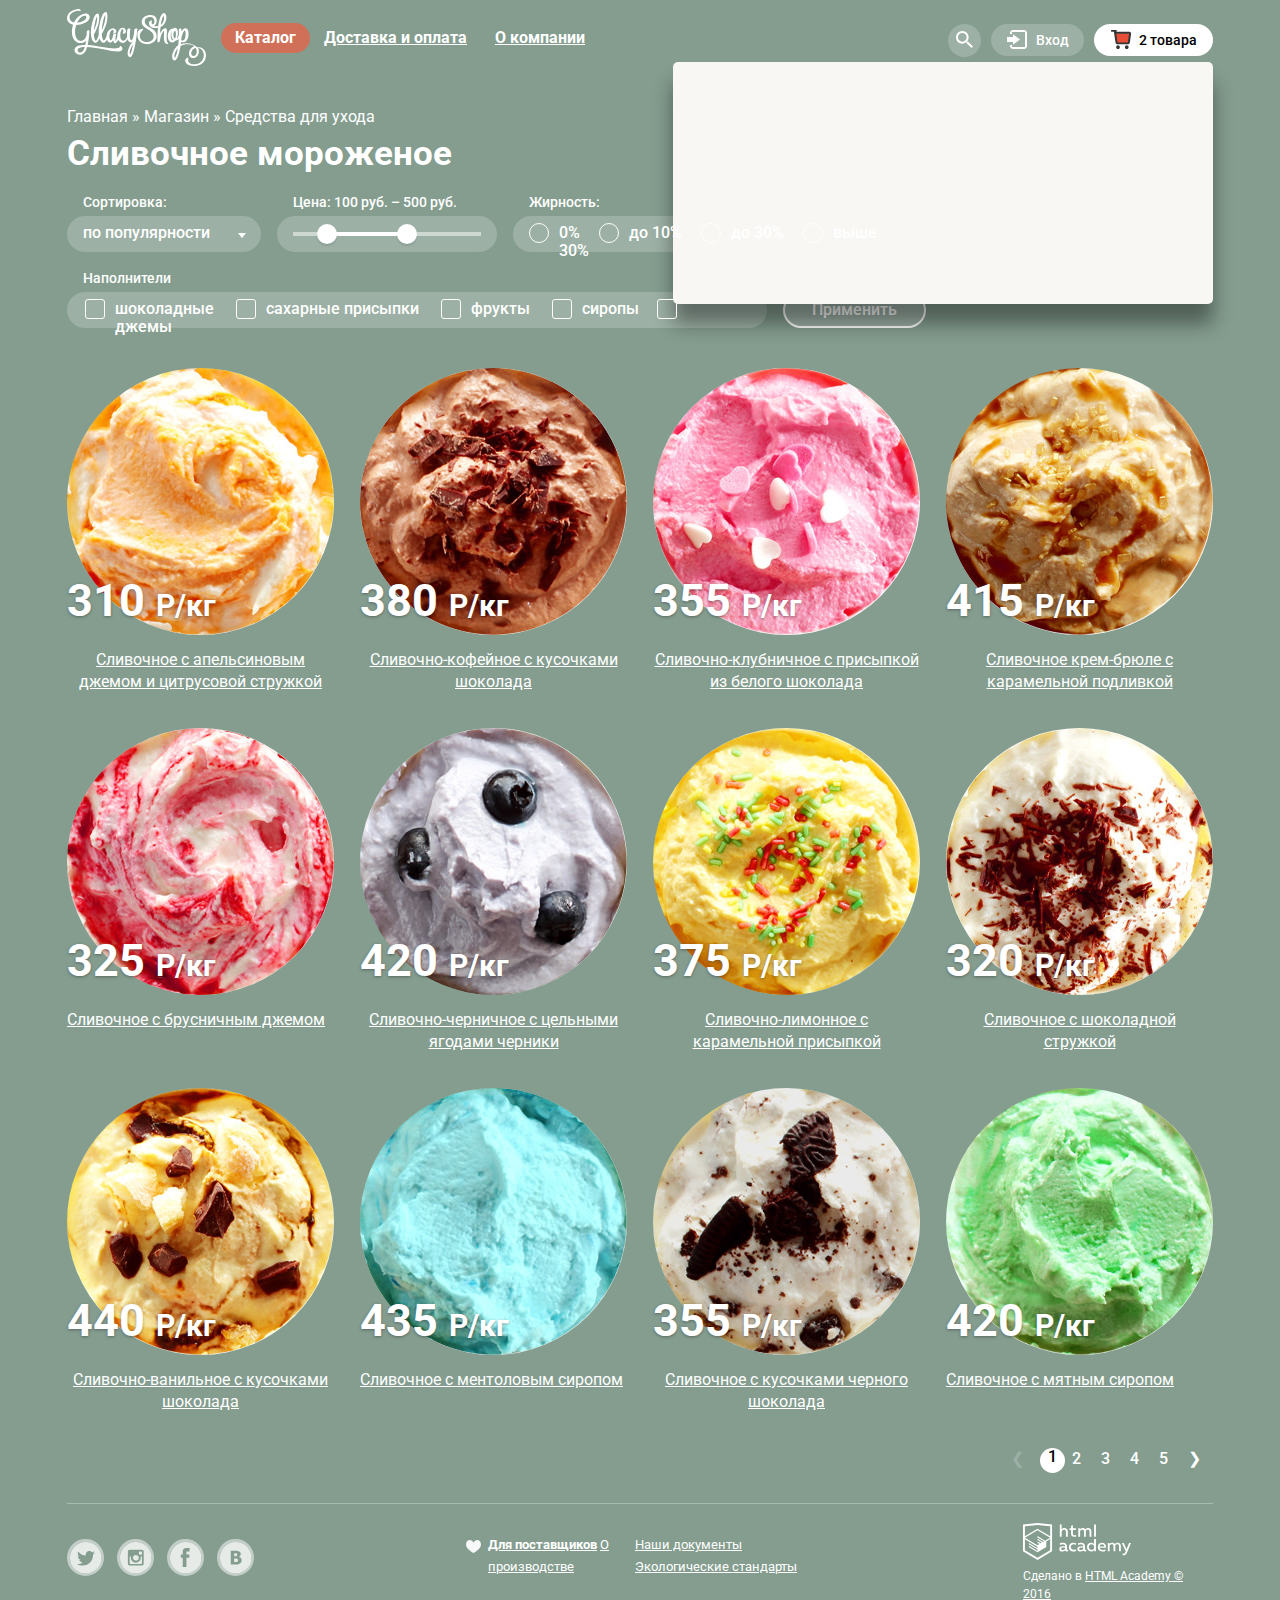
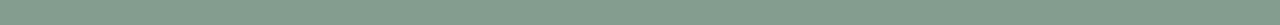
==== catalog.html @ 43f3e2f1 "Добавила hover" ====
<!DOCTYPE html>
<html lang="ru">
    <head>
        <meta charset="utf-8">
        <title>HTML Academy: Глейси</title>
        <link rel="stylesheet" href="css/style.css">
        <link href='https://fonts.googleapis.com/css?family=Roboto:400,700,900,500&subset=cyrillic,latin' rel='stylesheet' type='text/css'>
        <link rel="stylesheet" href="css/normalize.css">
    </head>
    <body class="inner-page">
        <header class="main-header">
            <div class="container clearfix header">
                <div class="page-header_upper clearfix">
                    <div class="logo">
                        <a href="index.html"><img src="img/logo.svg" width="149" height="62" alt="Gllacy"></a>
                    </div>
                    <nav class="main-navigation">
                        <ul>
                            <li class="active">
                                <a>Каталог</a>
                            </li>
                            <li>
                                <a href="#">Доставка и оплата</a>
                            </li>
                            <li>
                                <a href="#">О компании</a>
                            </li>
                        </ul>
                    </nav>
                    <div class="user-blok">
                        <a class="search" href="#">
                            <div>
                              <form class="search-form">
                                  <input class="search-user" type="text" name="search" placeholder="Что ищем?">
                              </form>
                            </div>
                        </a>
                        <a class="login" href="#">Вход</a>
                        <a class="basket basket-full" href="#"><span class="quantity">2 товара</span>
                            <div class="user-basket">
                                <div class="product-basket">
                                    <div class="">
                                    </div>
                                </div>
                            </div>
                        </a>
                    </div>
                </div>
                <div class="page-header_lower">
                    <div class="breadcrumbs pull-left">
                        <ul>
                            <li>
                                <a href="#">Главная »</a>
                            </li>
                            <li>
                                <a href="#">Магазин »</a>
                            </li>
                            <li>
                                <span>Средства для ухода</span>
                            </li>
                        </ul>
                    </div>
                    <section class="header-contact">
                        <span class="time">С 10 до 20, ежедневно</span>
                        <span class="phone-number">8 812 450-25-25</span>
                    </section>
                </div>
            </div>
        </header>
        <main class="container clearfix">
            <div>
                <h1 class="inner-titel">Сливочное мороженое</h1>
            </div>
            <div>
                <form class="filter-form" action="https://echo.htmlacademy.ru" method="get">
                    <div class="filter-sorting">
                        <div class="filter-title">Сортировка:</div>
                        <div class="sorting-selected">по популярности
                            <a class="angle-down"href="#"></a>
                            <ul class="sub-menu">
                                <li><a href="#1">по популярности</a></li>
                                <li><a href="#2">сначала недорогие</a></li>
                                <li><a href="#3">сначала дорогие</a></li>
                                <li><a href="#4">по жирности</a></li>
                            </ul>
                        </div>
                    </div>
                    <div class="filter-price">
                        <div class="filter-title">Цена: 100 руб. – 500 руб.</div>
                        <div class="price-controls">
                            <div class="scale">
                                <div class="bar"></div>
                            </div>
                            <div class="price-toggle price-toggle-min"></div>
                            <div class="price-toggle price-toggle-max"></div>
                        </div>
                    </div>
                    <div class="filter-fat">
                        <div class="filter-title">Жирность:</div>
                        <div class="fat-controls">
                            <label class="control-radio">
                                <input id="radio" name="radio" type="radio">
                                <span class="control-indicator"></span>
                                0%
                            </label>
                            <label class="control-radio">
                                <input id="radio" name="radio" type="radio">
                                <span class="control-indicator"></span>
                                до 10%
                            </label>
                            <label class="control-radio">
                                <input id="radio" name="radio" type="radio">
                                <span class="control-indicator"></span>
                                до 30%
                            </label>
                            <label class="control-radio">
                                <input id="radio" name="radio" type="radio">
                                <span class="control-indicator"></span>
                                выше 30%
                            </label>
                        </div>
                    </div>
                    <div class="filter-fillers">
                        <div class="filter-title">Наполнители</div>
                        <div class="fillers-controls">
                            <label class="control-checkbox">
                                <input type="checkbox">
                                <span class="control-indicator"></span>
                                шоколадные
                            </label>
                            <label class="control-checkbox">
                                <input type="checkbox">
                                <span class="control-indicator"></span>
                                сахарные присыпки
                            </label>
                            <label class="control-checkbox">
                                <input type="checkbox">
                                <span class="control-indicator"></span>
                                фрукты
                            </label>
                            <label class="control-checkbox">
                                <input type="checkbox">
                                <span class="control-indicator"></span>
                                сиропы
                            </label>
                            <label class="control-checkbox">
                                <input type="checkbox">
                                <span class="control-indicator"></span>
                                джемы
                            </label>
                        </div>
                    </div>
                    <button class="btn-form" type="submit">Применить</button>
                </form>
            </div>
            <article class="catalog-product">
                <div class="product-item">
                    <div class="product-hover">
                        <div class="product-inner">
                            <div class="preview">
                                <img src="img/icecream_orange.jpg" width="267" height="267" alt="Сливочное">
                            </div>
                            <div class="price-title">
                                <span class="price">310 </span><span class="ruble">P/кг</span>
                                <p class="product-title">
                                    <a class="product-title">Сливочное с апельсиновым джемом и цитрусовой стружкой</a>
                                </p>
                            </div>
                            <div class="btn-preview">
                              <a href="#" class="btn">Быстрый просмотр</a>
                            </div>
                        </div>
                    </div>
                    <div class="preview">
                        <img src="img/icecream_orange.jpg" width="267" height="267" alt="Сливочное">
                    </div>
                    <div class="price-title">
                        <span class="price">310 </span><span class="ruble">P/кг</span>
                        <p class="product-title">
                            <a class="product-title">Сливочное с апельсиновым джемом и цитрусовой стружкой</a>
                        </p>
                    </div>
                </div>
                <div class="product-item">
                    <div class="preview">
                        <img src="img/icecream_coffee.jpg" width="267" height="267" alt="Сливочно-кофейное">
                    </div>
                    <div class="price-title">
                        <span class="price">380 </span><span class="ruble">P/кг</span>
                        <p class="product-title">
                            <a class="product-title">Сливочно-кофейное с кусочками шоколада</a>
                        </p>
                    </div>
                </div>
                <div class="product-item">
                    <div class="preview">
                        <img src="img/icecream_strawberry.jpg" width="267" height="267" alt="Сливочно-клубничное">
                    </div>
                        <div class="price-title">
                        <span class="price">355 </span><span class="ruble">P/кг</span>
                        <p class="product-title">
                            <a class="product-title">Сливочно-клубничное с присыпкой из белого шоколада</a>
                        </p>
                    </div>
                </div>
                <div class="product-item">
                    <div class="preview">
                        <img src="img/icecream_caramel.jpg" width="267" height="267" alt="Сливочное крем-брюле">
                    </div>
                    <div class="price-title">
                        <span class="price">415 </span><span class="ruble">P/кг</span>
                        <p class="product-title">
                            <a class="product-title">Сливочное крем-брюле с карамельной подливкой</a>
                        </p>
                    </div>
                </div>
                <div class="product-item">
                    <div class="preview">
                        <img src="img/icecream_cowberry.jpg" width="267" height="267" alt="Сливочное с брусничным джемом">
                    </div>
                    <div class="price-title">
                        <span class="price">325 </span><span class="ruble">P/кг</span>
                        <p class="product-title">
                            <a class="product-title">Сливочное с брусничным джемом</a>
                        </p>
                    </div>
                </div>
                <div class="product-item">
                    <div class="preview">
                        <img src="img/icecream_bilberry.jpg" width="267" height="267" alt="Сливочно-черничное">
                    </div>
                    <div class="price-title">
                        <span class="price">420 </span><span class="ruble">P/кг</span>
                        <p class="product-title">
                            <a class="product-title">Сливочно-черничное с цельными ягодами черники </a>
                        </p>
                    </div>
                </div>
                <div class="product-item">
                    <div class="preview">
                        <img src="img/icecream_lemon.jpg" width="267" height="267" alt="Сливочно-лимонное">
                    </div>
                    <div class="price-title">
                        <span class="price">375 </span><span class="ruble">P/кг</span>
                        <p class="product-title">
                            <a class="product-title">Сливочно-лимонное с карамельной присыпкой</a>
                        </p>
                    </div>
                </div>
                <div class="product-item">
                    <div class="preview">
                        <img src="img/icecream_chocolate.jpg" width="267" height="267" alt="Сливочное с шоколадной стружкой">
                    </div>
                    <div class="price-title">
                        <span class="price">320 </span><span class="ruble">P/кг</span>
                        <p class="product-title">
                            <a class="product-title">Сливочное с шоколадной стружкой</a>
                        </p>
                    </div>
                </div>
                <div class="product-item">
                    <div class="preview">
                        <img src="img/icecream_vanilla.jpg" width="267" height="267" alt="Сливочно-ванильное">
                    </div>
                    <div class="price-title">
                        <span class="price">440 </span><span class="ruble">P/кг</span>
                        <p class="product-title">
                            <a class="product-title">Сливочно-ванильное с кусочками шоколада</a>
                        </p>
                    </div>
                </div>
                <div class="product-item">
                    <div class="preview">
                        <img src="img/icecream_menthol.jpg" width="267" height="267" alt="Сливочное с ментолом">
                    </div>
                    <div class="price-title">
                        <span class="price">435 </span><span class="ruble">P/кг</span>
                        <p class="product-title">
                            <a class="product-title">Сливочноe с ментоловым сиропом</a>
                        </p>
                    </div>
                </div>
                <div class="product-item">
                    <div class="preview">
                        <img src="img/icecream_black_chocolate.jpg" width="267" height="267" alt="Сливочно с кусочками черного шоколада">
                    </div>
                    <div class="price-title">
                        <span class="price">355 </span><span class="ruble">P/кг</span>
                        <p class="product-title">
                            <a class="product-title">Сливочное с кусочками черного шоколада</a>
                        </p>
                    </div>
                </div>
                <div class="product-item">
                    <div class="preview">
                        <img src="img/icecream_mint.jpg" width="267" height="267" alt="Сливочное с мятным сиропом">
                    </div>
                    <div class="price-title">
                        <span class="price">420 </span><span class="ruble">P/кг</span>
                        <p class="product-title">
                            <a class="product-title">Сливочное с мятным сиропом</a>
                        </p>
                    </div>
                </div>
            </article>
            <div class="pagination">
                <ul>
                    <li>
                        <a class="pagination-control-back" href="#">❮</a>
                    </li>
                    <li>
                        <a href="#" class="namber-selected">1</a>
                    </li>
                    <li>
                        <a href="#">2</a>
                    </li>
                    <li>
                        <a href="#">3</a>
                    </li>
                    <li>
                        <a href="#">4</a>
                    </li>
                    <li>
                        <a href="#">5</a>
                    </li>
                    <li>
                        <a class="pagination-control-next" href="#">❯</a>
                    </li>
                </ul>
            </div>
        </main>
        <footer class="main-footer">
            <div class="container clearfix">
                <div class="footer-social">
                    <a class="social-btn social-btn-twitter" href="#"></a>
                    <a class="social-btn social-btn-instagram" href="#"></a>
                    <a class="social-btn social-btn-facebook" href="#"></a>
                    <a class="social-btn social-btn-vkontakte" href="#"></a>
                </div>
                <div class="footer-menu">
                    <p class="footer-menu-item">
                        <a class="item-providers" href="#">Для поставщиков</a>
                        <a href="#">О производстве</a>
                    </p>
                    <p class="footer-menu-item">
                        <a href="#">Наши документы</a>
                        <a href="#">Экологические стандарты</a>
                    </p>
                </div>
                <div class="copyright">
                    <a class="logo" href="index.html"></a>
                    <p>Сделано в
                        <a href="#"> HTML Academy © 2016</a>
                    </p>
                </div>
            </div>
        </footer>
        <div class="modal-bascket">

        </div>
    </body>
</html>
---- css/style.css ----
* {
 -webkit-box-sizing: border-box;
 -moz-box-sizing: border-box;
 box-sizing: border-box;
}

body {
  min-width: 1200px;
  font-weight: normal;
  font-size: 16px;
  line-height: 22px;
  font-family: "Roboto", "Arial", sans-serif;
  background: #849d8f;
}

body > input[type="radio"] {
  display: none;
}

.site-wrapper {
  min-width: 1146px;
  background: #849d8f url("../img/slide-1.jpg") no-repeat top center;
  transition: background-image 0.5s ease, background-color 0.5s ease;
}

.site-wrapper:before,
.site-wrapper:after {
  content: "";

  visibility: hidden;
}

.site-wrapper:before,
.site-wrapper:after {
  background-image: url("../img/slide-1.jpg");
}

.site-wrapper:after {
  background-image: url("../img/slide-2.jpg");
}

.content-wrapper {
  width: 1146px;
  margin: 0 auto;
}

.inner-page {
  color: #ffffff;
  background: #849d8f;
}

img {
  max-width: 100%;
  height: auto;
}

.clearfix::after {
  content: "";
  display: table;
  clear: both;
}

.container {
  width: 1146px;
  margin: 0 auto;
}

.logo {
  float: left;
  width: 154px;
}

.main-header {
  margin-bottom: 5px;
  min-height: 95px;
  color: #ffffff;
}

.logo {
  padding: 9px 15px 0 0;
}

.main-navigation {
  position: relative;
  float: left;
  width: 600px;
  height: 78px;

}

.main-navigation ul {
  margin-top: 23px;
  padding: 0;
  list-style: none;
  font-size: 0;
}

.main-navigation li {
  display: inline-block;
  vertical-align: top;
}

.main-navigation li:hover {
  text-decoration: none;
  border-radius: 50px;
  background-color: #f7f6f3;
}

.main-navigation a {
  display: block;
  padding: 6px 14px;
  font-size: 16px;
  line-height: 18px;
  font-weight: 700;
  color: #ffffff;
  text-decoration: underline;
}

.main-navigation a:hover {
  font-weight: 700;
  color: #323232;
  text-decoration: none;
}

.active {
  background: #d07058;
  border-radius: 50px;
}

.active a{
  text-decoration: none;
}

.active a:hover{
  color: #ffffff;
  background: #d07058;
  border-radius: 50px;
}

.main-navigation .sub-menu {
  position: absolute;
  top: 60px;
  left: 0;
  margin: 0;
  padding: 0;
  width: 143px;
  height: 180px;
  list-style: none;
  background: #ffffff;
  z-index: 5;
  border-radius: 5px;
  box-shadow: 0 20px 20px rgba(0, 0, 0, 0.4);
}

.sub-menu li {
  display: block;
}

.sub-menu a:hover {
  background: #fbded8;
  border-radius: 0;
}

.main-navigation .sub-menu a {
  display: block;
  margin: 0;
  padding: 10px 20px;
  color: #323232;
  text-decoration: none;
  font-size: 14px;
  line-height: 16px;
  font-weight: 400;
}

.sub-menu .new a {
  font-weight: 700;
}

.new::after {
  content: "";
  width: 128px;
  height: 1px;
  background: rgba(0, 0, 0, 1);
}

.main-navigation > li:hover .sub-menu {
  display: block;
}

.user-blok {
  float: right;
  margin: 24px 0 18px 0;
  max-width: 400px;
  height: 32px;
  font-size: 0;
}

.search {
  position: relative;
  display: inline-block;
  vertical-align: top;
  margin-right: 10px;
  width: 33px;
  height: 33px;
  vertical-align: top;
  border-radius: 50px;
  background: rgba(255, 255, 255, 0.2);
}

.search a {
  display: inline-block;
  vertical-align: top;
}

.search:hover {
  background: #ffffff;
}

.search::before {
  content: "";
  position: absolute;
  top: 7px;
  left: 8px;
  width: 17px;
  height: 17px;
  background: url("../img/search.svg") no-repeat;
}

.search:hover::before {
  background: url("../img/search_hover.svg") no-repeat;
}

.search-form {
  display: none;
  position: absolute;
  top: 38px;
  right: 0;
  width: 341px;
  height: 84px;
  font-size: 14px;
  background: #ffffff;
  border-radius: 5px;
  border: 0;
  background: #f8f7f4;
  box-shadow: 0 20px 20px rgba(0, 0, 0, 0.4);
}

.user-blok > a:hover .search-form {
  display: block;
}

.user-blok > a:active .search-form {
  display: block;
}

.search-user {
  margin: 21px 16px;
  padding: 0 15px;
  width: 311px;
  height: 44px;
  border: 1px solid #d3d3d2;
  border-radius: 5px;
}

.login {
  position: relative;
  display: inline-block;
  vertical-align: top;
  width: 93px;
  height: 32px;
  padding: 8px 0 0 45px;
  margin-right: 10px;
  border-radius: 50px;
  font-size: 14px;
  line-height: 16px;
  font-weight: 500;
  color: #ffffff;
  text-decoration: none;
  background: rgba(255, 255, 255, 0.2);
}

.login:hover{
  color: #323232;
  background: #ffffff;
}

.login::before {
  content: "";
  position: absolute;
  top: 6px;
  left: 16px;
  width: 20px;
  height: 19px;
  background: url("../img/login.svg");
}

.login:hover::before {
  background: url("../img/login_hover.svg");
}

.login-form {
  position: absolute;
  top: 38px;
  right: 0;
  padding: 20px;
  width: 280px;
  height: 214px;
  font-size: 14px;
  border-radius: 5px;
  border: 0;
  background: #f8f7f4;
  box-shadow: 0 20px 20px rgba(0, 0, 0, 0.4);
}

.login-form a {
  display: block;
  color: #323232;
}

.login-user, .password-user {
  width: 240px;
  height: 44px;
  margin-bottom: 20px;
  padding: 0 15px;
  background: #ffffff;
  border-radius: 5px;
  border: 1px solid #d3d3d2;
}

.basket {
  position: relative;
  display: inline-block;
  vertical-align: top;
  padding: 7px 0 0 45px;
  min-width: 100px;
  height: 32px;
  border-radius: 50px;
  font-size: 14px;
  line-height: 16px;
  font-weight: 500;
  color: #ffffff;
  text-decoration: none;
  background: rgba(255, 255, 255, 0.2);
}

.basket::before {
  content: "";
  position: absolute;
  top: 7px;
  left: 17px;
  width: 20px;
  height: 19px;
  background: url("../img/basket.svg") no-repeat;
}

.basket-full {
  position: relative;
  display: inline-block;
  padding: 8px 16px 0 45px;
  max-width: 200px;
  height: 32px;
  border-radius: 50px;
  font-size: 14px;
  line-height: 16px;
  font-weight: 500;
  vertical-align: top;
  color: #000000;
  text-decoration: none;
  background: #ffffff;
}

.basket-full::before {
  content: "";
  position: absolute;
  top: 6px;
  left: 17px;
  width: 20px;
  height: 19px;
  background: url("../img/basket-full.svg") no-repeat;
}

.product-basket {
  position: absolute;
  top: 38px;
  right: 0;
  width: 540px;
  height: 242px;
  font-size: 14px;
  border-radius: 5px;
  border: 0;
  background: #f8f7f4;
  box-shadow: 0 20px 20px rgba(0, 0, 0, 0.4);
}

.header-contact {
  float: right;
  width: 267px;
  text-align: right;
}

.time {
  margin: 10px 0;
  font-size: 14px;
  line-height: 16px;
  font-weight: 700;
  color: #ffffff;
}

.phone-number {
  display: block;
  font-size: 22px;
  line-height: 24px;
  font-weight: 900;
}

.slider {
  position: relative;
  padding-top: 250px;
  margin-bottom: 40px;
  text-align: center;
  color: #ffffff;
}

.slide {
  display: none;
}

.slide-title {
  width: 700px;
  margin: 0 auto;
  margin-bottom: 30px;
  font-weight: 800;
  font-size: 60px;
  line-height: 60px;
}

.slide-btn {
  display: inline-block;
  padding: 12px 50px;

  font-weight: 600;
  font-size: 31px;
  line-height: 41px;
  vertical-align: top;
  color: #ffffff;
  text-decoration: none;
  text-shadow: 0 2px 5px rgba(160, 32, 11, 0.76);

  background: #f26843;
  background:    -moz-linear-gradient(top, #f26843 0%, #e74a35 100%);
  background: -webkit-linear-gradient(top, #f26843 0%, #e74a35 100%);
  background:         linear-gradient(to bottom, #f26843 0%, #e74a35 100%);
  border-radius: 100px;
  box-shadow: 0 2px 2px rgba(172, 16, 0, 0.64);
}

.slide-btn:hover {
  background:    -moz-linear-gradient(top, #f58669 0%, #ec6f5e 100%);
  background: -webkit-linear-gradient(top, #f58669 0%, #ec6f5e 100%);
  background:         linear-gradient(to bottom, #f58669 0%, #ec6f5e 100%);
  box-shadow: 0 2px 2px rgba(172, 16, 0, 1);
}

.slide-btn:active {
  background:    -moz-linear-gradient(top, #d84732 0%, #e1613e 100%);
  background: -webkit-linear-gradient(top, #d84732 0%, #e1613e 100%);
  background:         linear-gradient(to bottom, #d84732 0%, #e1613e 100%);
  box-shadow: inset 0 2px 2px rgba(172, 16, 0, 1);
}

.slider-controls {
  position: absolute;
  bottom: 25px;
  left: 0;
  z-index: 3;
  font-size: 0;
}

.slider-controls label {
  display: inline-block;
  width: 17px;
  height: 17px;
  margin-right: 8px;
  vertical-align: top;
  background-color: transparent;
  border: 2px solid #ffffff;
  border-radius: 50%;
  cursor: pointer;
}

#btn-1:checked ~ .site-wrapper #slide1,
#btn-2:checked ~ .site-wrapper #slide2,
#btn-3:checked ~ .site-wrapper #slide3 {
  display: block;
}

#btn-1:checked ~ .site-wrapper {
  background-color: #849d8f;
  background-image: url("../img/slide-3.jpg");
}

#btn-2:checked ~ .site-wrapper {
  background-color: #8996a6;
  background-image: url("../img/slide-2.jpg");
}

#btn-3:checked ~ .site-wrapper {
  background-color: #9d8b84;
  background-image: url("../img/slide-1.jpg");
}

#btn-1:checked ~ .site-wrapper label[for="btn-1"],
#btn-2:checked ~ .site-wrapper label[for="btn-2"],
#btn-3:checked ~ .site-wrapper label[for="btn-3"] {
  background-color: #ffffff;
}

.breadcrumbs {
  float: left;
  margin-top: 28px;
  color: #ffffff;
}

.breadcrumbs ul {
  list-style: none;
  padding: 0;
  margin: 0;
}

.breadcrumbs li {
  display: inline-block;
  vertical-align: top;
}

.breadcrumbs a {
  color: #ffffff;
  text-decoration: none;
}

.inner-titel {
  margin: 0 0 20px 0;
  padding: 0;
  font-size: 35px;
  line-height: 41px;
  font-weight: 700;
}

.filter-form {
  margin-bottom: 40px;
  width: 880px;
  height: 134px;
  font-size: 14px;
  line-height: 16px;
  font-weight: 500;
}

.filter-sorting {
  float: left;
  margin: 0 16px 16px 0;
  width: 194px;
  height: 60px;
  cursor: pointer;
}

.filter-title {
  margin-bottom: 6px;
  padding-left: 16px;
}

.sorting-selected {
  position: relative;
  padding: 8px 16px 10px;
  font-size: 16px;
  line-height: 18px;
  font-weight: 500;
  border-radius: 50px;
  background: rgba(255, 255, 255, 0.2);
}

.sorting-selected:hover {
  color: #323232;
  background-color: #ffffff;
}

.sorting-selected::after {
  content: "";
  position: absolute;
  top: 17px;
  right: 15px;
  width: 8px;
  height: 5px;
  background: url("../img/marker.svg") no-repeat;
}

.sorting-selected:hover:after {
  content: "";
  position: absolute;
  top: 17px;
  right: 15px;
  width: 8px;
  height: 5px;
  background: url("../img/marker_hover.svg") no-repeat;
}

.sorting-selected .sub-menu {
  display: none;
  position: absolute;
  top: 37px;
  left: 0;
  margin: 0;
  padding: 0;
  width: 192px;
  height: 88px;
  list-style: none;
  background: #ffffff;
  z-index: 5;
}

.filter-sorting > .sorting-selected:hover .sub-menu {
  display: block;
}

.sorting-selected .sub-menu a {
  display: block;
  padding: 3px 20px;
  font-size: 14px;
  line-height: 16px;
  font-weight: 400;
  color: #323232;
  text-decoration: none;
}

.sorting-selected .sub-menu a:hover {
  color: #ffffff;
  background-color: #1e90ff;
}

.sorting-selected .sub-menu li {

}

.filter-price {
  float: left;
  margin: 0 16px 16px 0;
  width: 220px;
  height: 60px;
}

.price-controls {
  position: relative;
  width: 220px;
  height: 36px;
  border-radius: 50px;
  background: rgba(255, 255, 255, 0.2);
}

.scale {
  position: absolute;
  top: 16px;
  left: 16px;
  width: 188px;
  height: 4px;
  background: rgba(255, 255, 255, 0.5);
}

.bar {
  position: absolute;
  top: 0;
  left: 40px;
  width: 80px;
  height: 4px;
  background: #ffffff;
}

.price-toggle {
  position: absolute;
  top: 8px;
  width: 20px;
  height: 20px;
  border-radius: 50%;
  background: #ffffff;
  box-shadow: 0 2px 2px 0 rgba(0, 0, 0, 0.1);
  cursor: pointer;
}

.price-toggle-min {
  position: absolute;
  left: 40px;
}

.price-toggle-max {
  position: absolute;
  left: 120px;
}

.filter-fat {
  float: left;
  margin: 0 16px 16px 0;
  width: 414px;
  height: 60px;
}

.fat-controls {
  padding: 8px 16px 8px 46px;
  height: 36px;
  border-radius: 50px;
  background: rgba(255, 255, 255, 0.2);
}

.control-radio {
  position: relative;
  margin-right: 45px;
  font-size: 16px;
  line-height: 18px;
  font-weight: 500;
  cursor: pointer;
}

.control-radio input[type="radio"] {
  display: none;
}

.control-radio input[type="radio"] + .control-indicator {
  position: absolute;
  top: 0;
  left: -30px;
  width: 20px;
  height: 20px;
  border: 1px solid #ffffff;
  border-radius: 50%;
}

.control-radio input[type="radio"]:checked + .control-indicator::before {
  content: "";
  position: absolute;
  top: 4px;
  left: 4px;
  width: 10px;
  height: 10px;
  background-color: #ffffff;
  border-radius: 50%;
}

.filter-fillers {
  float: left;
  margin: 0 16px 16px 0;
  width: 700px;
  height: 60px;
}

.control-checkbox {
  position: relative;
  margin-right: 48px;
  font-size: 16px;
  line-height: 18px;
  font-weight: 500;
  cursor: pointer;
}

.control-checkbox input[type="checkbox"] {
  display: none;
}

.control-checkbox input[type="checkbox"] + .control-indicator {
  position: absolute;
  top: 0;
  left: -30px;
  width: 20px;
  height: 20px;
  border: 1px solid #ffffff;
  border-radius: 3px;
}

.control-checkbox input[type="checkbox"]:checked + .control-indicator::before {
  content: "";
  position: absolute;
  top: 4px;
  left: 3px;
  width: 13px;
  height: 10px;
  background: url("../img/indicator-checkbox.svg") no-repeat;
  border-radius: 50%;
}

.fillers-controls {
  padding: 8px 16px 8px 48px;
  width: 700px;
  height: 36px;
  font-size: 16px;
  line-height: 18px;
  font-weight: 500;
  border-radius: 50px;
  background: rgba(255, 255, 255, 0.2);
}



.btn-form {
  float: left;
  margin: 22px 0 16px 0;
  width: 143px;
  height: 36px;
  font-size: 16px;
  line-height: 18px;
  font-weight: 500;
  color: #ffffff;
  border: 2px solid #ffffff;
  border-radius: 50px;
  background: rgba(255, 255, 255, 0.2);
  cursor: pointer;;
}

.btn-form:hover {
  color: #323232;
  border: 2px solid #ffffff;
  border-radius: 50px;
  background-color: #ffffff;
}

.btn-form:active {
  color: #323232;
  border: 2px solid #ededed;
  border-radius: 50px;
  box-shadow: 2px 2px 1 0 #69699 inset;
  background-color: #ededed;
}


.banner-wrapper {
  margin-bottom: 40px;
  width: 1146px;
  max-height: 268px;
}

.banner-wrapper a {
  text-decoration: none;
  color: #ffffff;
}

.banner-left {
  float: left;
  padding: 22px 20px;
  width: 560px;
  height: 229px;
  color: #ffffff;
  border-radius: 10px;
  background: url("../img/razz.jpg") no-repeat;
}

.banner-title {
  margin: 0;
  padding-bottom: 20px;
  font-size: 35px;
  line-height: 41px;
  font-weight: 700;
}

.banner-text {
  margin: 0;
  padding-bottom: 40px;
  font-size: 18px;
  line-height: 22px;
  font-weight: 700;
}

.btn {
  display: inline-block;
  padding: 10px 22px;
  font-size: 18px;
  line-height: 24px;
  font-weight: 700;
  vertical-align: top;
  border-radius: 50px;
  background: #f26843;
  background:    -moz-linear-gradient(top, #f26843 0%, #e74a35 100%);
  background: -webkit-linear-gradient(top, #f26843 0%, #e74a35 100%);
  background:         linear-gradient(to bottom, #f26843 0%, #e74a35 100%);
  border-radius: 100px;
  box-shadow: 0 2px 2px rgba(172, 16, 0, 0.64);
}

.btn:hover {
  background:    -moz-linear-gradient(top, #f58669 0%, #ec6f5e 100%);
  background: -webkit-linear-gradient(top, #f58669 0%, #ec6f5e 100%);
  background:         linear-gradient(to bottom, #f58669 0%, #ec6f5e 100%);
  box-shadow: 0 2px 2px rgba(172, 16, 0, 1);
}

.btn:active {
  background:    -moz-linear-gradient(top, #d84732 0%, #e1613e 100%);
  background: -webkit-linear-gradient(top, #d84732 0%, #e1613e 100%);
  background:         linear-gradient(to bottom, #d84732 0%, #e1613e 100%);
  box-shadow: inset 0 2px 2px rgba(172, 16, 0, 1);
}

.banner-right {
  float: right;
  padding: 24px 20px;
  width: 560px;
  height: 229px;
  color: #ffffff;
  border-radius: 10px;
  background: url("../img/chocolate.jpg") no-repeat;
}

.catalog-product {
  width: 1146px;
  font-size: 0;
}

.product-item {
  position: relative;
  display: inline-block;
  vertical-align: top;
  margin-right: 26px;
  margin-bottom: 30px;
  width: 267px;
  height: 330px;
  cursor: pointer;
}

.product-item:nth-child(4n) {
  margin-right: 0;
}

.product-item:hover .product-hover {
  display: block;
}

.product-hover {
  display: none;
  position: absolute;
  top: -5px;
  left: -5px;
  width: 278px;
  height: 405px;
  background: rgba(255,255, 255, 0.3);
  border-radius: 5px;
  z-index: 2;
}


.product-inner {
  position: relative;
  margin: 5px;
  height: 395px;
}

.btn-preview {
  position: absolute;
  bottom: 16px;
  margin: 0 28px;
}

.btn-preview a{
  color: #ffffff;
  text-decoration: none;
}

.hit {
  position: relative;
  z-index: 2;
}

.preview {
  width: 267px;
  height: 267px;
}

.preview img {
  position: absolute;
  top: 0px;
  border-radius: 154px;
  z-index: 1;
}

.price-title {
  position: absolute;
  top: 210px;
  font-size: 30px;
  font-weight: 700;
  color: #ffffff;
  z-index: 2;
}

.price {
  font-size: 45px;
  line-height: 45px;
  font-weight: 700;
  color: #ffffff;
  text-shadow: 0 1px 3px rgba(49, 50, 53, 0.5);
}

.ruble {
  text-shadow: 0 1px 3px rgba(49, 50, 53, 0.5);
}

.price-title a {
  display: block;
  font-size: 16px;
  line-height: 22px;
  font-weight: 400;
  color: #ffffff;
  text-decoration: underline;
  text-align: center;
  cursor: pointer;
}

.product-title {
  margin-top: 26px;
}

.advantages {
  width: 1146px;
  height: 306px;
  margin-bottom: 40px;
  padding: 25px 20px;
  color: #323232;
  border-radius: 10px;
  background: url("../img/pattern.jpg");
}

.advantages h3 {
  margin: 0;
  padding-bottom: 8px;
  font-size: 24px;
  line-height: 30px;
  font-weight: 500;
}

.block-left {
  float: left;
  width: 540px;
  margin-right: 26px;
  vertical-align: top;
}

.advantages-item {
  padding-left: 57px;
}

.icon-1 {
  position: relative;
}

.icon-1::before {
  position: absolute;
  top: -12px;
  left: 0px;
  content: "";
  width: 47px;
  height: 47px;
  background: url("../img/icecream.svg") no-repeat;
}

.icon-2 {
  position: relative;
}

.icon-2::before {
  position: absolute;
  top: -12px;
  left: 0px;
  content: "";
  width: 47px;
  height: 47px;
  background: url("../img/list.svg") no-repeat;
}

.block-right {
  float: left;
  width: 540px;
}

.icon-3 {
  position: relative;
}

.icon-3::before {
  position: absolute;
  top: -12px;
  left: 0px;
  content: "";
  width: 47px;
  height: 47px;
  background: url("../img/cow.svg") no-repeat;
}

.icon-4 {
  position: relative;
}

.icon-4::before {
  position: absolute;
  top: -12px;
  left: 0px;
  content: "";
  width: 47px;
  height: 47px;
  background: url("../img/thermometer.svg") no-repeat;
}

.content {
  width: 1146px;
  margin-bottom: 40px;
}

.content-left {
  float: left;
  padding: 24px 20px;
  width: 560px;
  height: 220px;
  border-radius: 15px;
  background: url("../img/strawberry.jpg")
}

.blog-subtitle {
  display: block;
  font-size: 16pc
  line-height: 22px;
  color: #323232;
}

.blog-title {
  display: block;
  width: 290px;
  font-size: 24px;
  line-height: 30px;
  font-weight: 700;
  color: #323232;
  text-decoration: underline;
}

.blog-title:hover {
  color: #e84d37;
}

.blog-title:active {
  color: #e84d37;
}

.content-right {
  position: relative;
  float: right;
  width: 560px;
  height: 220px;
  border-radius: 15px;
  background: #f8f7f4 url("../img/email_pattern.png");
}

.right-content {
  top: 5px;
  left: 5px;
  position: absolute;
  padding: 28px 20px;
  width: 548px;
  height: 210px;
  border-radius: 15px;
  background: #f8f7f4;
}

.newsletter {
  margin: 0;
  padding-bottom: 36px;
  width: 506px;
  color: #5a5a5a;
}

.newsletter-form {
}

.btn-submit {
  display: inline-block;
  padding: 10px 22px;
  font-size: 18px;
  line-height: 24px;
  font-weight: 700;
  vertical-align: top;
  border-radius: 50px;
  color: #ffffff;
  border: none;
  background: #f26843;
  background:    -moz-linear-gradient(top, #f26843 0%, #e74a35 100%);
  background: -webkit-linear-gradient(top, #f26843 0%, #e74a35 100%);
  background:         linear-gradient(to bottom, #f26843 0%, #e74a35 100%);
  border-radius: 100px;
  box-shadow: 0 2px 2px rgba(172, 16, 0, 0.64);
}

.btn-submit:hover {
  background:    -moz-linear-gradient(top, #f58669 0%, #ec6f5e 100%);
  background: -webkit-linear-gradient(top, #f58669 0%, #ec6f5e 100%);
  background:         linear-gradient(to bottom, #f58669 0%, #ec6f5e 100%);
  box-shadow: 0 2px 2px rgba(172, 16, 0, 1);
}

.btn-submit:active {
  background:    -moz-linear-gradient(top, #d84732 0%, #e1613e 100%);
  background: -webkit-linear-gradient(top, #d84732 0%, #e1613e 100%);
  background:         linear-gradient(to bottom, #d84732 0%, #e1613e 100%);
  box-shadow: inset 0 2px 2px rgba(172, 16, 0, 1);
}

#total-field {
  display: inline-block;
  margin-right: 12px;
  padding: 0 16px;
  width: 356px;
  height: 44px;
  border-radius: 5px;
  border: 1px solid #b2b2b2;
}

.map {
  position: relative;
  width: 100%;
  height: 429px;
  background: url("../img/map.jpg")
}

.map-contact {
  position: absolute;
  bottom: 62px;
  right: 27px;
  padding: 30px 26px;
  width: 302px;
  height: 305px;
  box-sizing: border-box;
  border-radius: 5%;
  background-color: #ffffff;
}

.map-contact p {
  padding-bottom: 22px;
  font-size: 14px;
  line-height: 20px;
  color: #323232;
}

.contact {
  display: block;
  font-size: 18px;
  line-height: 24px;
  font-weight: 700;
}

.btn-feedback {
  display: block;
  padding: 0;
  width: 250px;
  height: 47px;
  border-radius: 50px;
  background: #e95038;
}

.map-contact p {
  margin: 0;
}

.map-contact a {
  min-width: 250px;
  text-decoration: none;
  color: #ffffff;
  text-align: center;
}

.pagination {
  position: relative;
  float: right;
  vertical-align: top;
  margin-bottom: 30px;
}

.pagination::after {
  position: absolute;
  top: 55px;
  right: 0;
  content: "";
  width: 1146px;
  height: 1px;
  background-color: rgba(255, 255, 255, 0.3);
}

.pagination ul {
  padding: 0;
  margin: 0;
  list-style: none;
}

.pagination li {
  display: inline-block;
  padding-right: 3px;
  min-width: 25px;
  height: 25px;

}

.pagination a {
  font-size: 16px;
  line-height: 18px;
  text-align: center;
  font-weight: 500;
  color: #ffffff;
  text-decoration: none;
}

.pagination-control-back {
  color: #ffffff;
  opacity: 0.2;
}

.pagination .namber-selected {
  display: inline-block;
  width: 25px;
  height: 25px;
  vertical-align: top;
  color: #000000;
  border-radius: 50%;
  background: #ffffff;
}

.main-footer {
  padding: 20px 0 22px 0;
}

.footer-social {
  padding: 16px 16px 16px 0;
  font-size: 0;
  float: left;
  width: 373px;
}

.footer-social a {
  margin-right: 13px;
}

.social-btn {
  display: inline-block;
  padding-right: 11px;
  width: 37px;
  height: 37px;
  vertical-align: top;
  border: 3px solid rgba(255, 255, 255, 0.5);
  border-radius: 50%;
}

.social-btn:hover {
  border: 3px solid rgba(255, 255, 255, 0.7);
}

.social-btn:hover::before {
  opacity: 1;
}

.social-btn:active::before {
  opacity: 1;
  border-radius: 50%;
  box-shadow: inset 0 2px 1px rgba(136, 136, 136, 1);
}

.social-btn-twitter::before {
  content: "";
  position: absolute;
  width: 31px;
  height: 31px;
  background: url("../img/tw.svg") no-repeat;
  opacity: 0.8;
}

.social-btn-instagram::before {
  content: "";
  position: absolute;
  width: 31px;
  height: 31px;
  background: url("../img/in.svg") no-repeat;
  opacity: 0.8;
}

.social-btn-facebook::before {
  content: "";
  position: absolute;
  width: 31px;
  height: 31px;
  background: url("../img/fb.svg") no-repeat;
  opacity: 0.8;
}

.social-btn-vkontakte::before {
  content: "";
  position: absolute;
  width: 31px;
  height: 31px;
  background: url("../img/vk.svg") no-repeat;
  opacity: 0.8;
}

.footer-menu {
  float: left;
  padding: 11px 26px;
  width: 400px;
  font-size: 13px;
  line-height: 22px;
  font-weight: 400;
}

.footer-menu-item {
  display: inline-block;
  margin: 0;
  padding-left: 22px;
  width: 144px;
  vertical-align: top;

}

.footer-menu-item:last-child {
  display: inline-block;
  width: 192px;
  vertical-align: top;
}

.footer-menu a {
  color: #ffffff;
  text-decoration: underline;
}

.footer-menu a:hover {
  color: #ffbc9e;
}

.footer-menu a:active {
  color: #ffbc9e;
}

.item-providers {
  position: relative;
  font-size: 13px;
  font-weight: 700;
}

.item-providers::before {
  position: absolute;
  left: -22px;
  top: 3px;
  content: "";
  width: 15px;
  height: 13px;
  background: url("../img/heart.svg") no-repeat;
}

.copyright {
  float: right;
  width: 190px;
  font-size: 12px;
  line-height: 18px;
  color: #ffffff;
}

.copyright a {
  color: #ffffff;
  text-decoration: underline;
}

.copyright a:hover {
  color: #ffbc9e;
}

.copyright a:active {
  color: #ffbc9e;
}

.copyright::before {
  content: "";
  position: absolute;
  width: 108px;
  height: 37px;
  background: url("../img/html_logo.svg") no-repeat;
}


.copyright p {
  margin: 0;
  padding-top: 44px;
}


.feedback {
  display: none;
  position: fixed;
  top: 120px;
  left: 50%;
  z-index: 5;
  margin-left: -239px;
  width: 478px;
  height: 442px;
  padding: 20px 26px;
  color: #000000;
  border-radius: 15px;
  background: #f8f7f4;
}

.modal-content-close {
  position: absolute;
  top: 15px;
  right: 15px;
  width: 16px;
  height: 16px;
  font-size: 0;
  background-color: transparent;
  border: 0;
  outline: 0;
  cursor: pointer;
}

.modal-content-close::before,
.modal-content-close::after {
  content: "";
  position: absolute;
  top: 7px;
  left: -2px;
  width: 20px;
  height: 2px;
  background-color: #000000;
  border-radius: 1px;
}

.modal-content-close::before {
  transform: rotate(45deg);
}

.modal-content-close::after {
  transform: rotate(-45deg);
}

.feedback h3 {
  margin: 0;
  margin-bottom: 20px;
  font-size: 24px;
  line-height: 28px;
  font-weight: 500;
  color: #323232;
}

.feedback .text {
  display: block;
  margin: 0;
  margin-bottom: 30px;
  padding-left: 10px;
  font-size: 16px;
  line-height: 24px;
  color: #999999;
}

.feedback .user-name {
  margin-bottom: 30px;
  padding: 0 10px;
  width: 267px;
  height: 44px;
  border-radius: 5px;
  border: 1px solid #b2b2b2;
}

.feedback .comment {
  margin-bottom: 24px;
  padding: 10px;
  width: 428px;
  height: 155px;
  border-radius: 5px;
  border: 1px solid #b2b2b2;
}

.feedback .submit {
  position: absolute;
  bottom: 25px;
  right: 26px;
}

.modal-overlay {
  display: none;
  position: fixed;
  top: 0;
  left: 0;
  z-index: 3;
  width: 100%;
  height: 100%;
  background: rgba(0, 0, 0, 0.3);
}

.modal-bascket {
  display: none;
  position: absolute;
  top: 59px;
  left: 50%;
  z-index: 5;
  margin-left: 32px;
  width: 478px;
  height: 442px;
  padding: 20px 26px;
  color: #000000;
  width: 540px;
  height: 242px;
  border-radius: 5px;
  background-color: #ffffff;
}

h1 {
  font-weight: 900;
  font-size: 60px;
  line-height: 60px;
}
h2 {
  font-weight: bold;
  font-size: 35px;
  line-height: 41px;
}
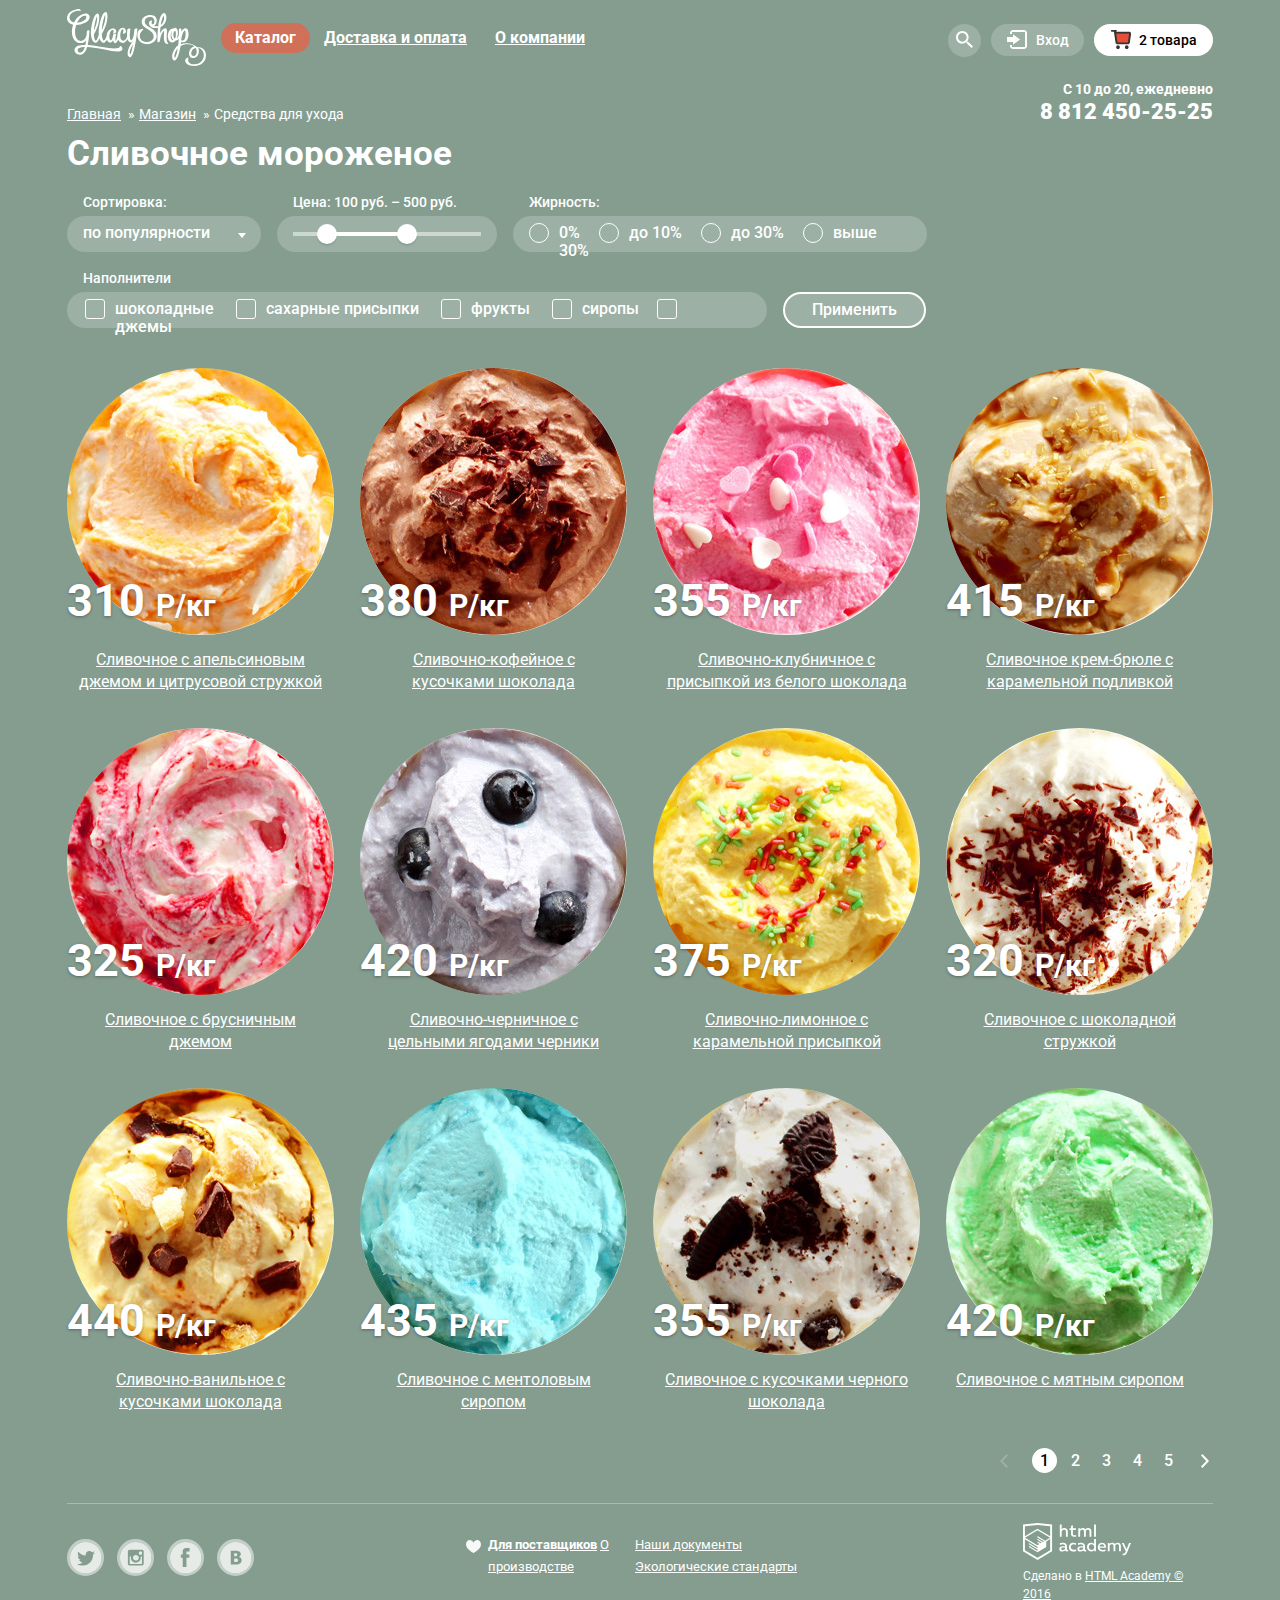
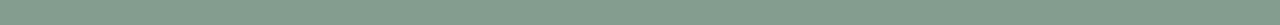
==== commit 67f86c1c: "Доверстала  проект" ====
--- a/catalog.html
+++ b/catalog.html
@@ -28,35 +28,93 @@
                         </ul>
                     </nav>
                     <div class="user-blok">
-                        <a class="search" href="#">
-                            <div>
-                              <form class="search-form">
-                                  <input class="search-user" type="text" name="search" placeholder="Что ищем?">
-                              </form>
-                            </div>
-                        </a>
-                        <a class="login" href="#">Вход</a>
-                        <a class="basket basket-full" href="#"><span class="quantity">2 товара</span>
-                            <div class="user-basket">
-                                <div class="product-basket">
-                                    <div class="">
+                        <div class="search" href="#">
+                            <div class="search-inner">
+                                <form class="search-form">
+                                    <input class="search-user" type="text" name="search" placeholder="Что ищем?">
+                                </form>
+                            </div>
+                        </div>
+                        <div class="login" href="#">Вход
+                            <div class="login-inner">
+                                <form class="login-form" method="post">
+                                    <fieldset class="user-form">
+                                        <input class="email-user" type="email"  name="email" placeholder="Электронная почта">
+                                    </fieldset>
+                                    <fieldset class="user-form">
+                                        <input class="password-user" type="password"  name="password" placeholder="Пароль">
+                                    </fieldset>
+                                    <div>
+                                        <div class="one-half">
+                                            <button class="btn-submit" type="submit">Войти</button>
+                                        </div>
+                                        <div class="one-half">
+                                            <a href="#">Забыли пароль?</a>
+                                            <a href="#">Новая регистрация</a>
+                                        </div>
+                                    </div>
+                                </form>
+                            </div>
+                        </div>
+                        <div class="basket basket-full" href="#"><span class="quantity">2 товара</span>
+                            <div class="basket-inner">
+                                <div class="user-basket">
+                                    <div class="product-basket">
+                                        <div class="delete-product">
+                                        </div>
+                                        <div class="mini-preview">
+                                            <img src="img/icecream-mini-01.png" width="33" height="33" alt="Апельсиновый пломбир">
+                                        </div>
+                                        <div class="title">
+                                            <p>Пломбир с апельсиновым джемом</p>
+                                        </div>
+                                        <div class="product-weight">
+                                            <p>1,5 кг х <span>200 руб.</span></p>
+                                        </div>
+                                        <div class="price-basket">
+                                            <p>300 руб.</p>
+                                        </div>
+                                    </div>
+                                    <div class="product-basket">
+                                        <div class="delete-product">
+                                        </div>
+                                        <div class="mini-preview">
+                                            <img src="img/icecream-mini-02.png" width="33" height="33" alt="Клубничный пломбир">
+                                        </div>
+                                        <div class="title">
+                                            <p>Клубничный пломбир с присыпкой из белого шоколада</p>
+                                        </div>
+                                        <div class="product-weight">
+                                            <p>1,5 кг х <span>300 руб.</span></p>
+                                        </div>
+                                        <div class="price-basket">
+                                            <p>450 руб.</p>
+                                        </div>
+                                    </div>
+                                    <div class="total-price">
+                                        <p>Итого: 750 руб.</p>
+                                    </div>
+                                    <div>
+                                        <a class="btn checkout">Оформить заказ</a>
                                     </div>
                                 </div>
                             </div>
-                        </a>
+                        </div>
                     </div>
                 </div>
                 <div class="page-header_lower">
                     <div class="breadcrumbs pull-left">
                         <ul>
                             <li>
-                                <a href="#">Главная »</a>
+                                <a href="index.html" class="main">Главная</a>
+                                <span class="breadcrumbs-next">»</span>
                             </li>
                             <li>
-                                <a href="#">Магазин »</a>
+                                <a href="#" class="shop">Магазин</a>
+                                <span class="breadcrumbs-next">»</span>
                             </li>
                             <li>
-                                <span>Средства для ухода</span>
+                                <a class="catalog">Средства для ухода</a>
                             </li>
                         </ul>
                     </div>
@@ -182,6 +240,22 @@
                     </div>
                 </div>
                 <div class="product-item">
+                    <div class="product-hover">
+                        <div class="product-inner">
+                            <div class="preview">
+                                <img src="img/icecream_coffee.jpg" width="267" height="267" alt="Сливочно-кофейное">
+                            </div>
+                            <div class="price-title">
+                                <span class="price">380 </span><span class="ruble">P/кг</span>
+                                <p class="product-title">
+                                    <a class="product-title">Сливочно-кофейное с кусочками шоколада</a>
+                                </p>
+                            </div>
+                            <div class="btn-preview">
+                              <a href="#" class="btn">Быстрый просмотр</a>
+                            </div>
+                        </div>
+                    </div>
                     <div class="preview">
                         <img src="img/icecream_coffee.jpg" width="267" height="267" alt="Сливочно-кофейное">
                     </div>
@@ -193,6 +267,22 @@
                     </div>
                 </div>
                 <div class="product-item">
+                    <div class="product-hover">
+                        <div class="product-inner">
+                            <div class="preview">
+                                <img src="img/icecream_strawberry.jpg" width="267" height="267" alt="Сливочно-клубничное">
+                            </div>
+                            <div class="price-title">
+                                <span class="price">355 </span><span class="ruble">P/кг</span>
+                                <p class="product-title">
+                                    <a class="product-title">Сливочно-клубничное с присыпкой из белого шоколада</a>
+                                </p>
+                            </div>
+                            <div class="btn-preview">
+                              <a href="#" class="btn">Быстрый просмотр</a>
+                            </div>
+                        </div>
+                    </div>
                     <div class="preview">
                         <img src="img/icecream_strawberry.jpg" width="267" height="267" alt="Сливочно-клубничное">
                     </div>
@@ -204,6 +294,22 @@
                     </div>
                 </div>
                 <div class="product-item">
+                    <div class="product-hover">
+                        <div class="product-inner">
+                            <div class="preview">
+                                <img src="img/icecream_caramel.jpg" width="267" height="267" alt="Сливочное крем-брюле">
+                            </div>
+                            <div class="price-title">
+                                <span class="price">415 </span><span class="ruble">P/кг</span>
+                                <p class="product-title">
+                                    <a class="product-title">Сливочное крем-брюле с карамельной подливкой</a>
+                                </p>
+                            </div>
+                            <div class="btn-preview">
+                              <a href="#" class="btn">Быстрый просмотр</a>
+                            </div>
+                        </div>
+                    </div>
                     <div class="preview">
                         <img src="img/icecream_caramel.jpg" width="267" height="267" alt="Сливочное крем-брюле">
                     </div>
@@ -215,6 +321,22 @@
                     </div>
                 </div>
                 <div class="product-item">
+                    <div class="product-hover">
+                        <div class="product-inner">
+                            <div class="preview">
+                                <img src="img/icecream_cowberry.jpg" width="267" height="267" alt="Сливочное с брусничным джемом">
+                            </div>
+                            <div class="price-title">
+                                <span class="price">325 </span><span class="ruble">P/кг</span>
+                                <p class="product-title">
+                                    <a class="product-title">Сливочное с брусничным джемом</a>
+                                </p>
+                            </div>
+                            <div class="btn-preview">
+                              <a href="#" class="btn">Быстрый просмотр</a>
+                            </div>
+                        </div>
+                    </div>
                     <div class="preview">
                         <img src="img/icecream_cowberry.jpg" width="267" height="267" alt="Сливочное с брусничным джемом">
                     </div>
@@ -226,17 +348,49 @@
                     </div>
                 </div>
                 <div class="product-item">
+                    <div class="product-hover">
+                        <div class="product-inner">
+                            <div class="preview">
+                                <img src="img/icecream_bilberry.jpg" width="267" height="267" alt="Сливочно-черничное">
+                            </div>
+                            <div class="price-title">
+                                <span class="price">420 </span><span class="ruble">P/кг</span>
+                                <p class="product-title">
+                                    <a class="product-title">Сливочно-черничное с цельными ягодами черники</a>
+                                </p>
+                            </div>
+                            <div class="btn-preview">
+                              <a href="#" class="btn">Быстрый просмотр</a>
+                            </div>
+                        </div>
+                    </div>
                     <div class="preview">
                         <img src="img/icecream_bilberry.jpg" width="267" height="267" alt="Сливочно-черничное">
                     </div>
                     <div class="price-title">
                         <span class="price">420 </span><span class="ruble">P/кг</span>
                         <p class="product-title">
-                            <a class="product-title">Сливочно-черничное с цельными ягодами черники </a>
-                        </p>
-                    </div>
-                </div>
-                <div class="product-item">
+                            <a class="product-title">Сливочно-черничное с цельными ягодами черники</a>
+                        </p>
+                    </div>
+                </div>
+                <div class="product-item">
+                    <div class="product-hover">
+                        <div class="product-inner">
+                            <div class="preview">
+                                <img src="img/icecream_lemon.jpg" width="267" height="267" alt="Сливочно-лимонное">
+                            </div>
+                            <div class="price-title">
+                                <span class="price">375 </span><span class="ruble">P/кг</span>
+                                <p class="product-title">
+                                    <a class="product-title">Сливочно-лимонное с карамельной присыпкой</a>
+                                </p>
+                            </div>
+                            <div class="btn-preview">
+                              <a href="#" class="btn">Быстрый просмотр</a>
+                            </div>
+                        </div>
+                    </div>
                     <div class="preview">
                         <img src="img/icecream_lemon.jpg" width="267" height="267" alt="Сливочно-лимонное">
                     </div>
@@ -248,6 +402,22 @@
                     </div>
                 </div>
                 <div class="product-item">
+                    <div class="product-hover">
+                        <div class="product-inner">
+                            <div class="preview">
+                                <img src="img/icecream_chocolate.jpg" width="267" height="267" alt="Сливочное с шоколадной стружкой">
+                            </div>
+                            <div class="price-title">
+                                <span class="price">320 </span><span class="ruble">P/кг</span>
+                                <p class="product-title">
+                                    <a class="product-title">Сливочное с шоколадной стружкой</a>
+                                </p>
+                            </div>
+                            <div class="btn-preview">
+                              <a href="#" class="btn">Быстрый просмотр</a>
+                            </div>
+                        </div>
+                    </div>
                     <div class="preview">
                         <img src="img/icecream_chocolate.jpg" width="267" height="267" alt="Сливочное с шоколадной стружкой">
                     </div>
@@ -259,6 +429,22 @@
                     </div>
                 </div>
                 <div class="product-item">
+                    <div class="product-hover">
+                        <div class="product-inner">
+                            <div class="preview">
+                                <img src="img/icecream_vanilla.jpg" width="267" height="267" alt="Сливочно-ванильное">
+                            </div>
+                            <div class="price-title">
+                                <span class="price">440 </span><span class="ruble">P/кг</span>
+                                <p class="product-title">
+                                    <a class="product-title">Сливочно-ванильное с кусочками шоколада</a>
+                                </p>
+                            </div>
+                            <div class="btn-preview">
+                              <a href="#" class="btn">Быстрый просмотр</a>
+                            </div>
+                        </div>
+                    </div>
                     <div class="preview">
                         <img src="img/icecream_vanilla.jpg" width="267" height="267" alt="Сливочно-ванильное">
                     </div>
@@ -270,6 +456,22 @@
                     </div>
                 </div>
                 <div class="product-item">
+                    <div class="product-hover">
+                        <div class="product-inner">
+                            <div class="preview">
+                                <img src="img/icecream_menthol.jpg" width="267" height="267" alt="Сливочное с ментолом">
+                            </div>
+                            <div class="price-title">
+                                <span class="price">435 </span><span class="ruble">P/кг</span>
+                                <p class="product-title">
+                                    <a class="product-title">Сливочноe с ментоловым сиропом</a>
+                                </p>
+                            </div>
+                            <div class="btn-preview">
+                              <a href="#" class="btn">Быстрый просмотр</a>
+                            </div>
+                        </div>
+                    </div>
                     <div class="preview">
                         <img src="img/icecream_menthol.jpg" width="267" height="267" alt="Сливочное с ментолом">
                     </div>
@@ -281,6 +483,22 @@
                     </div>
                 </div>
                 <div class="product-item">
+                    <div class="product-hover">
+                        <div class="product-inner">
+                            <div class="preview">
+                                <img src="img/icecream_black_chocolate.jpg" width="267" height="267" alt="Сливочно с кусочками черного шоколада">
+                            </div>
+                            <div class="price-title">
+                                <span class="price">355 </span><span class="ruble">P/кг</span>
+                                <p class="product-title">
+                                    <a class="product-title">Сливочное с кусочками черного шоколада</a>
+                                </p>
+                            </div>
+                            <div class="btn-preview">
+                              <a href="#" class="btn">Быстрый просмотр</a>
+                            </div>
+                        </div>
+                    </div>
                     <div class="preview">
                         <img src="img/icecream_black_chocolate.jpg" width="267" height="267" alt="Сливочно с кусочками черного шоколада">
                     </div>
@@ -292,6 +510,22 @@
                     </div>
                 </div>
                 <div class="product-item">
+                    <div class="product-hover">
+                        <div class="product-inner">
+                            <div class="preview">
+                                <img src="img/icecream_mint.jpg" width="267" height="267" alt="Сливочное с мятным сиропом">
+                            </div>
+                            <div class="price-title">
+                                <span class="price">420 </span><span class="ruble">P/кг</span>
+                                <p class="product-title">
+                                    <a class="product-title">Сливочное с мятным сиропом</a>
+                                </p>
+                            </div>
+                            <div class="btn-preview">
+                              <a href="#" class="btn">Быстрый просмотр</a>
+                            </div>
+                        </div>
+                    </div>
                     <div class="preview">
                         <img src="img/icecream_mint.jpg" width="267" height="267" alt="Сливочное с мятным сиропом">
                     </div>
@@ -304,29 +538,25 @@
                 </div>
             </article>
             <div class="pagination">
+                <span class="pagination-btn-back" href="#">❮</span>
                 <ul>
                     <li>
-                        <a class="pagination-control-back" href="#">❮</a>
+                        <a class="namber-selected">1</a>
                     </li>
                     <li>
-                        <a href="#" class="namber-selected">1</a>
+                        <a href="#" class="namber-inactive">2</a>
                     </li>
                     <li>
-                        <a href="#">2</a>
+                        <a href="#" class="namber-inactive">3</a>
                     </li>
                     <li>
-                        <a href="#">3</a>
+                        <a href="#" class="namber-inactive">4</a>
                     </li>
                     <li>
-                        <a href="#">4</a>
-                    </li>
-                    <li>
-                        <a href="#">5</a>
-                    </li>
-                    <li>
-                        <a class="pagination-control-next" href="#">❯</a>
+                        <a href="#" class="namber-inactive">5</a>
                     </li>
                 </ul>
+                <a class="pagination-btn-next" href="#"></a>
             </div>
         </main>
         <footer class="main-footer">
--- a/css/style.css
+++ b/css/style.css
@@ -85,7 +85,6 @@
   float: left;
   width: 600px;
   height: 78px;
-
 }
 
 .main-navigation ul {
@@ -98,12 +97,6 @@
 .main-navigation li {
   display: inline-block;
   vertical-align: top;
-}
-
-.main-navigation li:hover {
-  text-decoration: none;
-  border-radius: 50px;
-  background-color: #f7f6f3;
 }
 
 .main-navigation a {
@@ -120,6 +113,8 @@
   font-weight: 700;
   color: #323232;
   text-decoration: none;
+  background-color: #f7f6f3;
+  border-radius: 50px;
 }
 
 .active {
@@ -138,26 +133,38 @@
 }
 
 .main-navigation .sub-menu {
+  display: none;
   position: absolute;
   top: 60px;
   left: 0;
   margin: 0;
   padding: 0;
-  width: 143px;
+  width: 144px;
   height: 180px;
   list-style: none;
-  background: #ffffff;
+  background: #f8f7f4;
   z-index: 5;
-  border-radius: 5px;
+  border-radius: 3px;
   box-shadow: 0 20px 20px rgba(0, 0, 0, 0.4);
 }
 
-.sub-menu li {
+.main-navigation > .catalog-list .catalog:hover .sub-menu {
   display: block;
 }
 
-.sub-menu a:hover {
+.main-navigation .sub-menu li {
+  display: block;
+}
+
+.main-navigation .sub-menu a:hover {
+  font-weight: 400;
   background: #fbded8;
+  border-radius: 0;
+}
+
+.main-navigation .sub-menu a:active {
+  font-weight: 400;
+  background: #f6b5a5;
   border-radius: 0;
 }
 
@@ -165,6 +172,9 @@
   display: block;
   margin: 0;
   padding: 10px 20px;
+  font-size: 14px;
+  line-height: 16px;
+  font-weight: 400;
   color: #323232;
   text-decoration: none;
   font-size: 14px;
@@ -172,19 +182,19 @@
   font-weight: 400;
 }
 
-.sub-menu .new a {
+.main-navigation .sub-menu .new a {
+  position: relative;
   font-weight: 700;
 }
 
-.new::after {
-  content: "";
+.new a::after {
+  content: "";
+  position: absolute;
+  left: 8px;
+  bottom: 0;
   width: 128px;
   height: 1px;
-  background: rgba(0, 0, 0, 1);
-}
-
-.main-navigation > li:hover .sub-menu {
-  display: block;
+  background: #cacac7;
 }
 
 .user-blok {
@@ -230,10 +240,19 @@
   background: url("../img/search_hover.svg") no-repeat;
 }
 
+.search-inner {
+  display: none;
+  position: absolute;
+  top: 20px;
+  right: 0;
+  width: 341px;
+  height: 120px;
+  background: rgba(255, 255, 255, 0);
+}
+
 .search-form {
-  display: none;
-  position: absolute;
-  top: 38px;
+  position: absolute;
+  top: 18px;
   right: 0;
   width: 341px;
   height: 84px;
@@ -245,11 +264,7 @@
   box-shadow: 0 20px 20px rgba(0, 0, 0, 0.4);
 }
 
-.user-blok > a:hover .search-form {
-  display: block;
-}
-
-.user-blok > a:active .search-form {
+.user-blok > .search:hover .search-inner {
   display: block;
 }
 
@@ -298,9 +313,19 @@
   background: url("../img/login_hover.svg");
 }
 
+.login-inner {
+  display: none;
+  position: absolute;
+  top: 20px;
+  right: 0;
+  width: 280px;
+  height: 252px;
+  background: rgba(255, 255, 255, 0);
+}
+
 .login-form {
   position: absolute;
-  top: 38px;
+  top: 18px;
   right: 0;
   padding: 20px;
   width: 280px;
@@ -310,6 +335,11 @@
   border: 0;
   background: #f8f7f4;
   box-shadow: 0 20px 20px rgba(0, 0, 0, 0.4);
+  z-index: 2;
+}
+
+.user-blok > .login:hover .login-inner {
+  display: block;
 }
 
 .login-form a {
@@ -317,7 +347,7 @@
   color: #323232;
 }
 
-.login-user, .password-user {
+.email-user, .password-user {
   width: 240px;
   height: 44px;
   margin-bottom: 20px;
@@ -327,6 +357,23 @@
   border: 1px solid #d3d3d2;
 }
 
+.user-form {
+  margin: 0;
+  padding: 0;
+  border: none;
+}
+
+.one-half {
+  display: inline-block;
+  vertical-align: top;
+  font-size: 13px;
+  line-height: 24px;
+}
+
+.one-half:first-child {
+  padding-right: 20px;
+}
+
 .basket {
   position: relative;
   display: inline-block;
@@ -379,17 +426,95 @@
   background: url("../img/basket-full.svg") no-repeat;
 }
 
-.product-basket {
-  position: absolute;
-  top: 38px;
+.basket-inner {
+  display: none;
+  position: absolute;
+  top: 20px;
   right: 0;
+  padding: 20px 16px;
+  width: 540px;
+  height: 260px;
+  background: rgba(255, 255, 255, 0);
+}
+
+.user-blok > .basket-full:hover .basket-inner {
+  display: block;
+}
+
+.user-basket {
+  position: absolute;
+  top: 18px;
+  right: 0;
+  padding: 20px 16px;
   width: 540px;
   height: 242px;
-  font-size: 14px;
   border-radius: 5px;
   border: 0;
   background: #f8f7f4;
   box-shadow: 0 20px 20px rgba(0, 0, 0, 0.4);
+  z-index: 2;
+}
+
+.product-basket {
+  margin-bottom: 20px;
+  min-height: 34px;
+  font-size: 0;
+}
+
+.product-basket p {
+  margin: 0;
+  font-size: 13px;
+  line-height: 16px;
+  color: #323232;
+}
+
+.delete-product {
+  display: inline-block;
+  vertical-align: middle;
+  margin-right: 13px;
+  width: 11px;
+  height: 11px;
+  background: url("../img/delete.svg") no-repeat;
+  cursor: pointer;
+}
+
+.mini-preview {
+  display: inline-block;
+  vertical-align: middle;
+  margin-right: 13px;
+  width: 34px;
+  height: 34px;
+}
+
+.title {
+  display: inline-block;
+  vertical-align: middle;
+  margin-right: 26px;
+  max-width: 220px;
+}
+
+.product-weight {
+  display: inline-block;
+  vertical-align: middle;
+  margin-right: 20px;
+  width: 100px;
+}
+
+.price-basket {
+  display: inline-block;
+  vertical-align: middle;
+}
+
+.total-price {
+  border-top: 1px solid #cacac7;
+  text-align: right;
+  font-size: 15px;
+  line-height: 18px;
+  font-weight: 700;
+}
+
+.checkout {
+  float: right;
 }
 
 .header-contact {
@@ -488,6 +613,10 @@
   cursor: pointer;
 }
 
+.slider-controls label:hover {
+  background-color: rgba(255, 255, 255, 0.4);
+}
+
 #btn-1:checked ~ .site-wrapper #slide1,
 #btn-2:checked ~ .site-wrapper #slide2,
 #btn-3:checked ~ .site-wrapper #slide3 {
@@ -518,6 +647,7 @@
 .breadcrumbs {
   float: left;
   margin-top: 28px;
+  font-size: 0;
   color: #ffffff;
 }
 
@@ -530,11 +660,18 @@
 .breadcrumbs li {
   display: inline-block;
   vertical-align: top;
+  font-size: 14px;
+  line-height: 16px;
+  font-weight: 400;
+  color: #ffffff;
 }
 
 .breadcrumbs a {
   color: #ffffff;
-  text-decoration: none;
+}
+
+.breadcrumbs-next {
+  margin: 0 4px;
 }
 
 .inner-titel {
@@ -605,7 +742,7 @@
 .sorting-selected .sub-menu {
   display: none;
   position: absolute;
-  top: 37px;
+  top: 36px;
   left: 0;
   margin: 0;
   padding: 0;
@@ -614,6 +751,7 @@
   list-style: none;
   background: #ffffff;
   z-index: 5;
+  border-top: 1px solid transparent;
 }
 
 .filter-sorting > .sorting-selected:hover .sub-menu {
@@ -688,9 +826,25 @@
   left: 40px;
 }
 
+.price-toggle-min:hover {
+  position: absolute;
+  top: 7px;
+  left: 39px;
+  width: 22px;
+  height: 22px;
+}
+
 .price-toggle-max {
   position: absolute;
   left: 120px;
+}
+
+.price-toggle-max:hover {
+  position: absolute;
+  top: 7px;
+  left: 119px;
+  width: 22px;
+  height: 22px;
 }
 
 .filter-fat {
@@ -730,6 +884,13 @@
   border-radius: 50%;
 }
 
+.control-radio input[type="radio"] + .control-indicator:hover {
+  position: absolute;
+  top: 0;
+  left: -30px;
+  border: 2px solid #ffffff;
+}
+
 .control-radio input[type="radio"]:checked + .control-indicator::before {
   content: "";
   position: absolute;
@@ -769,6 +930,10 @@
   height: 20px;
   border: 1px solid #ffffff;
   border-radius: 3px;
+}
+
+.control-checkbox input[type="checkbox"] + .control-indicator:hover {
+  border: 2px solid #ffffff;
 }
 
 .control-checkbox input[type="checkbox"]:checked + .control-indicator::before {
@@ -793,8 +958,6 @@
   background: rgba(255, 255, 255, 0.2);
 }
 
-
-
 .btn-form {
   float: left;
   margin: 22px 0 16px 0;
@@ -807,6 +970,7 @@
   border: 2px solid #ffffff;
   border-radius: 50px;
   background: rgba(255, 255, 255, 0.2);
+  outline: none;
   cursor: pointer;;
 }
 
@@ -825,7 +989,6 @@
   background-color: #ededed;
 }
 
-
 .banner-wrapper {
   margin-bottom: 40px;
   width: 1146px;
@@ -865,11 +1028,12 @@
 
 .btn {
   display: inline-block;
+  vertical-align: top;
   padding: 10px 22px;
   font-size: 18px;
   line-height: 24px;
   font-weight: 700;
-  vertical-align: top;
+  color: #ffffff;
   border-radius: 50px;
   background: #f26843;
   background:    -moz-linear-gradient(top, #f26843 0%, #e74a35 100%);
@@ -877,6 +1041,7 @@
   background:         linear-gradient(to bottom, #f26843 0%, #e74a35 100%);
   border-radius: 100px;
   box-shadow: 0 2px 2px rgba(172, 16, 0, 0.64);
+  cursor: pointer;
 }
 
 .btn:hover {
@@ -939,7 +1104,6 @@
   z-index: 2;
 }
 
-
 .product-inner {
   position: relative;
   margin: 5px;
@@ -1008,6 +1172,7 @@
 
 .product-title {
   margin-top: 26px;
+  padding: 0 5px;
 }
 
 .advantages {
@@ -1192,6 +1357,8 @@
   background: -webkit-linear-gradient(top, #f58669 0%, #ec6f5e 100%);
   background:         linear-gradient(to bottom, #f58669 0%, #ec6f5e 100%);
   box-shadow: 0 2px 2px rgba(172, 16, 0, 1);
+  outline: none;
+  cursor: pointer;
 }
 
 .btn-submit:active {
@@ -1199,6 +1366,7 @@
   background: -webkit-linear-gradient(top, #d84732 0%, #e1613e 100%);
   background:         linear-gradient(to bottom, #d84732 0%, #e1613e 100%);
   box-shadow: inset 0 2px 2px rgba(172, 16, 0, 1);
+  outline: none;
 }
 
 #total-field {
@@ -1269,6 +1437,7 @@
   float: right;
   vertical-align: top;
   margin-bottom: 30px;
+  font-size: 0;
 }
 
 .pagination::after {
@@ -1281,7 +1450,21 @@
   background-color: rgba(255, 255, 255, 0.3);
 }
 
+.pagination-btn-back {
+  display: inline-block;
+  vertical-align: middle;
+  margin: 0;
+  margin-right: 4px;
+  width: 25px;
+  height: 25px;
+  color: #ffffff;
+  opacity: 0.2;
+  background: url("../img/back.svg") no-repeat left;
+}
+
 .pagination ul {
+  display: inline-block;
+  vertical-align: middle;
   padding: 0;
   margin: 0;
   list-style: none;
@@ -1289,35 +1472,64 @@
 
 .pagination li {
   display: inline-block;
-  padding-right: 3px;
+  vertical-align: middle;
+  margin: 0 3px;
   min-width: 25px;
   height: 25px;
-
-}
-
-.pagination a {
-  font-size: 16px;
-  line-height: 18px;
   text-align: center;
-  font-weight: 500;
-  color: #ffffff;
-  text-decoration: none;
-}
-
-.pagination-control-back {
-  color: #ffffff;
-  opacity: 0.2;
-}
-
-.pagination .namber-selected {
-  display: inline-block;
+}
+
+.namber-inactive:hover {
+  display: inline-block;
+  vertical-align: top;
   width: 25px;
   height: 25px;
-  vertical-align: top;
+  color: #ffffff;
+  border-radius: 50%;
+  background: rgba(255, 255, 255, 0.2);
+}
+
+.namber-inactive:active {
+  display: inline-block;
+  vertical-align: top;
+  width: 25px;
+  height: 25px;
   color: #000000;
   border-radius: 50%;
   background: #ffffff;
 }
+
+.pagination a {
+  font-size: 16px;
+  line-height: 25px;
+  text-align: center;
+  font-weight: 500;
+  color: #ffffff;
+  text-decoration: none;
+}
+
+.pagination .namber-selected {
+  display: inline-block;
+  width: 25px;
+  height: 25px;
+  vertical-align: top;
+  color: #000000;
+  border-radius: 50%;
+  background: #ffffff;
+}
+
+.pagination-btn-next {
+  display: inline-block;
+  vertical-align: middle;
+  margin: 0;
+  margin-right: 4px;
+  width: 25px;
+  height: 25px;
+  color: #ffffff;
+  background: url("../img/back.svg") no-repeat left;
+  transform: scale(-1, 1);
+}
+
 
 .main-footer {
   padding: 20px 0 22px 0;
@@ -1476,15 +1688,12 @@
   background: url("../img/html_logo.svg") no-repeat;
 }
 
-
 .copyright p {
   margin: 0;
   padding-top: 44px;
 }
 
-
 .feedback {
-  display: none;
   position: fixed;
   top: 120px;
   left: 50%;
@@ -1560,7 +1769,7 @@
 }
 
 .feedback .comment {
-  margin-bottom: 24px;
+  margin-bottom: 16px;
   padding: 10px;
   width: 428px;
   height: 155px;
@@ -1574,8 +1783,11 @@
   right: 26px;
 }
 
+.btn-modal {
+  float: right;
+}
+
 .modal-overlay {
-  display: none;
   position: fixed;
   top: 0;
   left: 0;
@@ -1601,14 +1813,3 @@
   border-radius: 5px;
   background-color: #ffffff;
 }
-
-h1 {
-  font-weight: 900;
-  font-size: 60px;
-  line-height: 60px;
-}
-h2 {
-  font-weight: bold;
-  font-size: 35px;
-  line-height: 41px;
-}
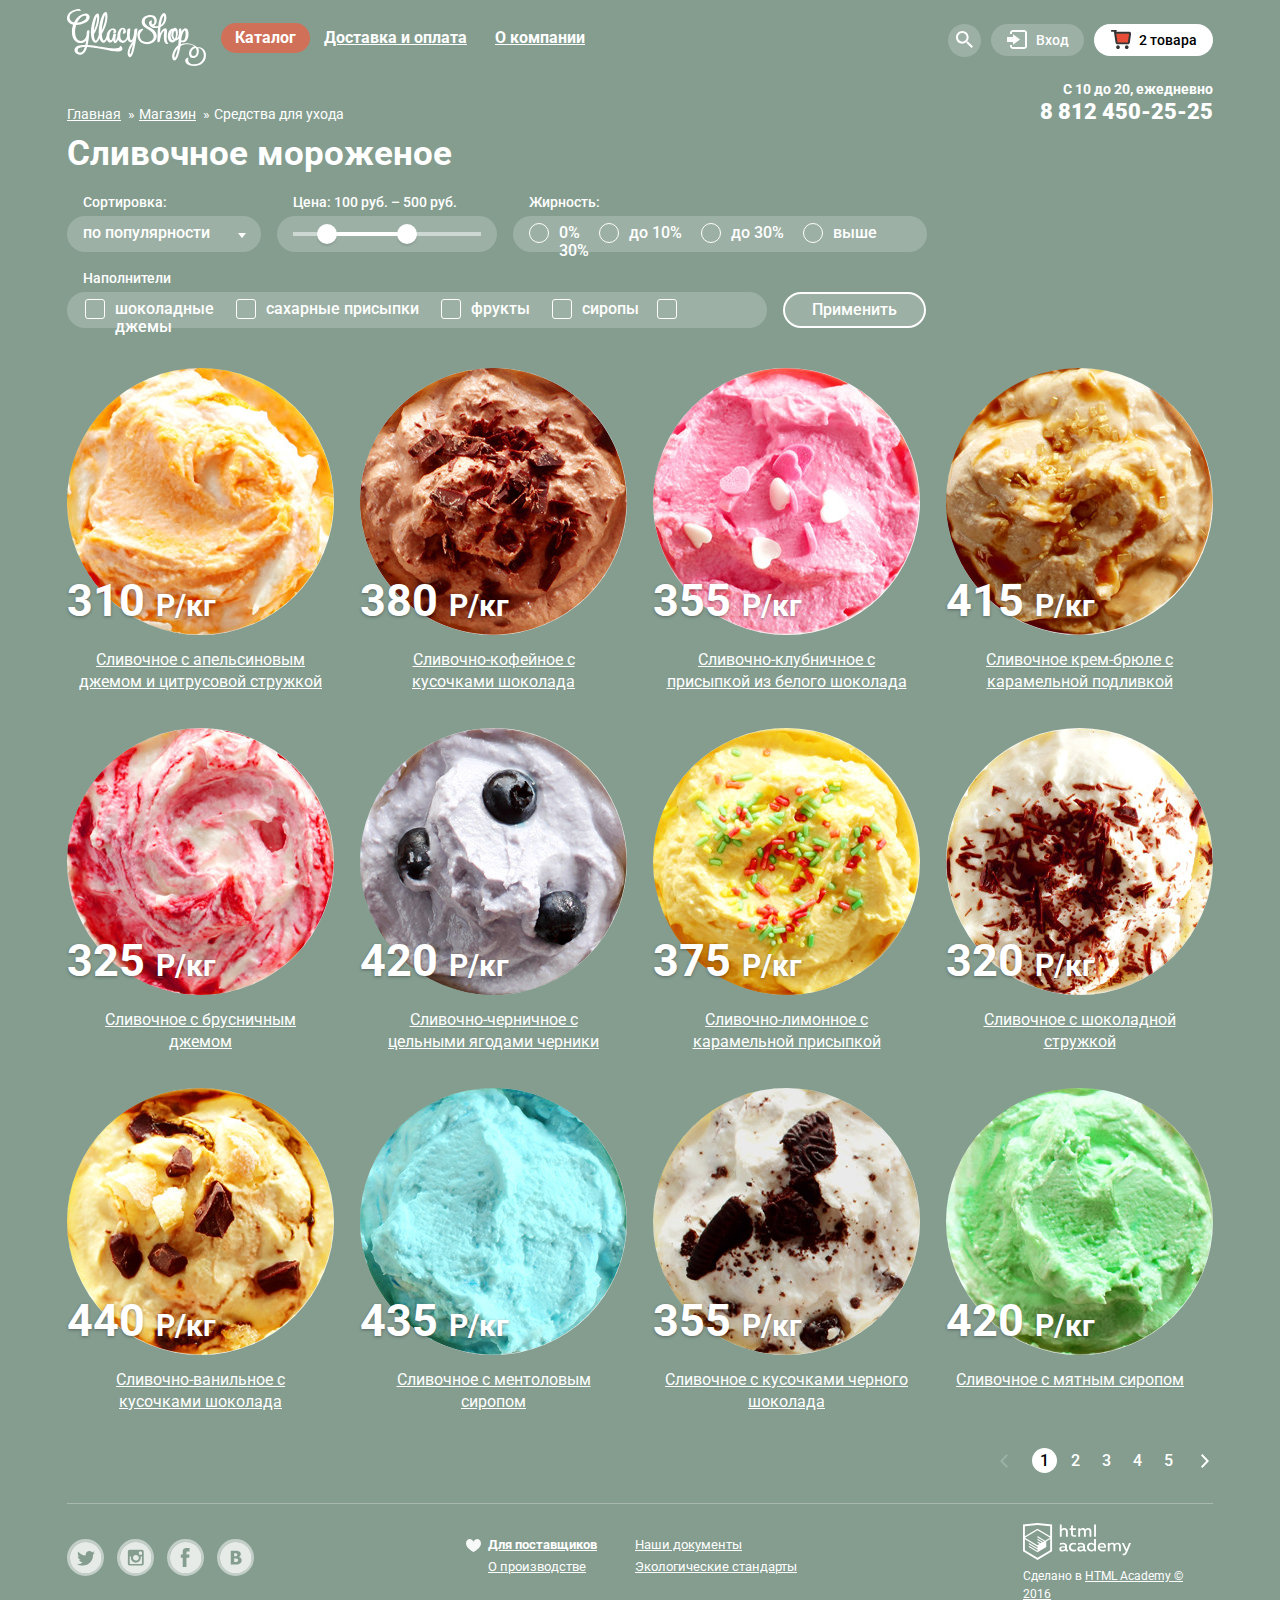
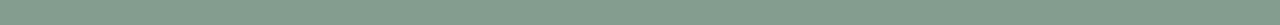
==== commit 54aee18d: "поправила" ====
--- a/catalog.html
+++ b/catalog.html
@@ -9,7 +9,7 @@
     </head>
     <body class="inner-page">
         <header class="main-header">
-            <div class="container clearfix header">
+            <div class="container clearfix">
                 <div class="page-header_upper clearfix">
                     <div class="logo">
                         <a href="index.html"><img src="img/logo.svg" width="149" height="62" alt="Gllacy"></a>
@@ -28,14 +28,14 @@
                         </ul>
                     </nav>
                     <div class="user-blok">
-                        <div class="search" href="#">
+                        <div class="search">
                             <div class="search-inner">
                                 <form class="search-form">
                                     <input class="search-user" type="text" name="search" placeholder="Что ищем?">
                                 </form>
                             </div>
                         </div>
-                        <div class="login" href="#">Вход
+                        <div class="login">Вход
                             <div class="login-inner">
                                 <form class="login-form" method="post">
                                     <fieldset class="user-form">
@@ -56,7 +56,7 @@
                                 </form>
                             </div>
                         </div>
-                        <div class="basket basket-full" href="#"><span class="quantity">2 товара</span>
+                        <div class="basket basket-full"><span class="quantity">2 товара</span>
                             <div class="basket-inner">
                                 <div class="user-basket">
                                     <div class="product-basket">
@@ -134,7 +134,7 @@
                     <div class="filter-sorting">
                         <div class="filter-title">Сортировка:</div>
                         <div class="sorting-selected">по популярности
-                            <a class="angle-down"href="#"></a>
+                            <a class="angle-down" href="#"></a>
                             <ul class="sub-menu">
                                 <li><a href="#1">по популярности</a></li>
                                 <li><a href="#2">сначала недорогие</a></li>
@@ -157,22 +157,22 @@
                         <div class="filter-title">Жирность:</div>
                         <div class="fat-controls">
                             <label class="control-radio">
-                                <input id="radio" name="radio" type="radio">
+                                <input id="radio-1" name="radio" type="radio">
                                 <span class="control-indicator"></span>
                                 0%
                             </label>
                             <label class="control-radio">
-                                <input id="radio" name="radio" type="radio">
+                                <input id="radio-2" name="radio" type="radio">
                                 <span class="control-indicator"></span>
                                 до 10%
                             </label>
                             <label class="control-radio">
-                                <input id="radio" name="radio" type="radio">
+                                <input id="radio-3" name="radio" type="radio">
                                 <span class="control-indicator"></span>
                                 до 30%
                             </label>
                             <label class="control-radio">
-                                <input id="radio" name="radio" type="radio">
+                                <input id="radio-4" name="radio" type="radio">
                                 <span class="control-indicator"></span>
                                 выше 30%
                             </label>
@@ -538,7 +538,7 @@
                 </div>
             </article>
             <div class="pagination">
-                <span class="pagination-btn-back" href="#">❮</span>
+                <span class="pagination-btn-back"></span>
                 <ul>
                     <li>
                         <a class="namber-selected">1</a>
--- a/css/style.css
+++ b/css/style.css
@@ -122,11 +122,11 @@
   border-radius: 50px;
 }
 
-.active a{
+.active a {
   text-decoration: none;
 }
 
-.active a:hover{
+.active a:hover {
   color: #ffffff;
   background: #d07058;
   border-radius: 50px;
@@ -135,7 +135,7 @@
 .main-navigation .sub-menu {
   display: none;
   position: absolute;
-  top: 60px;
+  top: 53px;
   left: 0;
   margin: 0;
   padding: 0;
@@ -148,7 +148,7 @@
   box-shadow: 0 20px 20px rgba(0, 0, 0, 0.4);
 }
 
-.main-navigation > .catalog-list .catalog:hover .sub-menu {
+.catalog-list > .list:hover .sub-menu {
   display: block;
 }
 
@@ -1155,6 +1155,13 @@
   text-shadow: 0 1px 3px rgba(49, 50, 53, 0.5);
 }
 
+.b-rub {
+  font-family: 'ALSRubl-Arial', Arial, sans-serif;
+  line-height: normal;
+  color: #ffffff;
+  text-shadow: 0 1px 3px rgba(49, 50, 53, 0.5);
+}
+
 .ruble {
   text-shadow: 0 1px 3px rgba(49, 50, 53, 0.5);
 }
@@ -1617,11 +1624,10 @@
 
 .footer-menu-item {
   display: inline-block;
+  vertical-align: top;
   margin: 0;
   padding-left: 22px;
   width: 144px;
-  vertical-align: top;
-
 }
 
 .footer-menu-item:last-child {
@@ -1631,6 +1637,7 @@
 }
 
 .footer-menu a {
+  display: block;
   color: #ffffff;
   text-decoration: underline;
 }
@@ -1652,11 +1659,12 @@
 .item-providers::before {
   position: absolute;
   left: -22px;
-  top: 3px;
+  top: 50%;
+  margin-top: -6px;
   content: "";
   width: 15px;
   height: 13px;
-  background: url("../img/heart.svg") no-repeat;
+  background: url("../img/heart.svg") no-repeat center;
 }
 
 .copyright {
@@ -1694,6 +1702,7 @@
 }
 
 .feedback {
+  display: none;
   position: fixed;
   top: 120px;
   left: 50%;
@@ -1788,6 +1797,7 @@
 }
 
 .modal-overlay {
+  display: none;
   position: fixed;
   top: 0;
   left: 0;
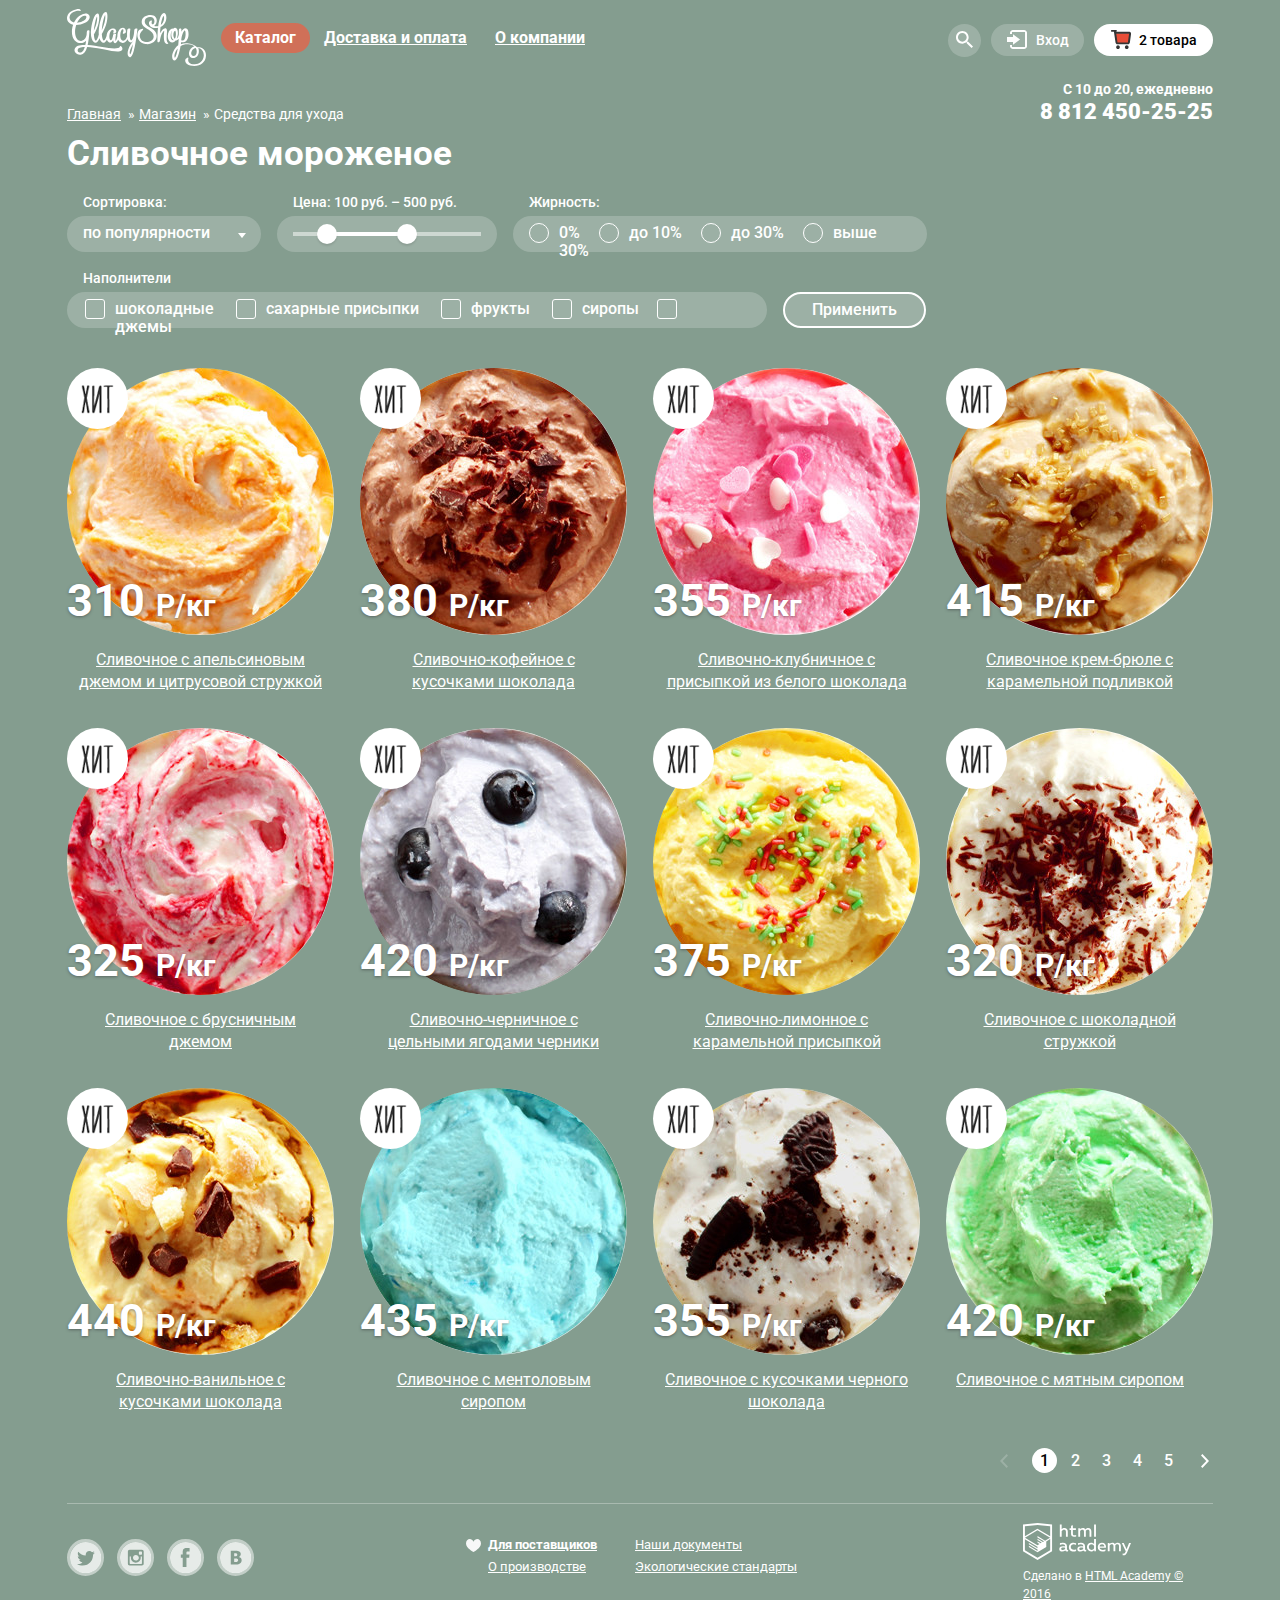
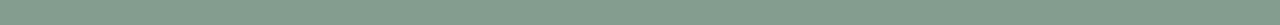
==== commit 57ee94b3: "Поправила" ====
--- a/catalog.html
+++ b/catalog.html
@@ -3,9 +3,9 @@
     <head>
         <meta charset="utf-8">
         <title>HTML Academy: Глейси</title>
-        <link rel="stylesheet" href="css/style.css">
         <link href='https://fonts.googleapis.com/css?family=Roboto:400,700,900,500&subset=cyrillic,latin' rel='stylesheet' type='text/css'>
         <link rel="stylesheet" href="css/normalize.css">
+        <link rel="stylesheet" href="css/style.css">
     </head>
     <body class="inner-page">
         <header class="main-header">
@@ -15,7 +15,7 @@
                         <a href="index.html"><img src="img/logo.svg" width="149" height="62" alt="Gllacy"></a>
                     </div>
                     <nav class="main-navigation">
-                        <ul>
+                        <ul class="catalog-list">
                             <li class="active">
                                 <a>Каталог</a>
                             </li>
@@ -211,8 +211,8 @@
                     <button class="btn-form" type="submit">Применить</button>
                 </form>
             </div>
-            <article class="catalog-product">
-                <div class="product-item">
+            <div class="catalog-product">
+                <article class="product-item">
                     <div class="product-hover">
                         <div class="product-inner">
                             <div class="preview">
@@ -220,9 +220,9 @@
                             </div>
                             <div class="price-title">
                                 <span class="price">310 </span><span class="ruble">P/кг</span>
-                                <p class="product-title">
+                                <h2 class="product-title">
                                     <a class="product-title">Сливочное с апельсиновым джемом и цитрусовой стружкой</a>
-                                </p>
+                                </h2>
                             </div>
                             <div class="btn-preview">
                               <a href="#" class="btn">Быстрый просмотр</a>
@@ -234,12 +234,12 @@
                     </div>
                     <div class="price-title">
                         <span class="price">310 </span><span class="ruble">P/кг</span>
-                        <p class="product-title">
+                        <h1 class="product-title">
                             <a class="product-title">Сливочное с апельсиновым джемом и цитрусовой стружкой</a>
-                        </p>
-                    </div>
-                </div>
-                <div class="product-item">
+                        </h1>
+                    </div>
+                </article>
+                <article class="product-item">
                     <div class="product-hover">
                         <div class="product-inner">
                             <div class="preview">
@@ -247,9 +247,9 @@
                             </div>
                             <div class="price-title">
                                 <span class="price">380 </span><span class="ruble">P/кг</span>
-                                <p class="product-title">
+                                <h2 class="product-title">
                                     <a class="product-title">Сливочно-кофейное с кусочками шоколада</a>
-                                </p>
+                                </h2>
                             </div>
                             <div class="btn-preview">
                               <a href="#" class="btn">Быстрый просмотр</a>
@@ -261,12 +261,12 @@
                     </div>
                     <div class="price-title">
                         <span class="price">380 </span><span class="ruble">P/кг</span>
-                        <p class="product-title">
+                        <h1 class="product-title">
                             <a class="product-title">Сливочно-кофейное с кусочками шоколада</a>
-                        </p>
-                    </div>
-                </div>
-                <div class="product-item">
+                        </h1>
+                    </div>
+                </article>
+                <article class="product-item">
                     <div class="product-hover">
                         <div class="product-inner">
                             <div class="preview">
@@ -274,9 +274,9 @@
                             </div>
                             <div class="price-title">
                                 <span class="price">355 </span><span class="ruble">P/кг</span>
-                                <p class="product-title">
+                                <h2 class="product-title">
                                     <a class="product-title">Сливочно-клубничное с присыпкой из белого шоколада</a>
-                                </p>
+                                </h2>
                             </div>
                             <div class="btn-preview">
                               <a href="#" class="btn">Быстрый просмотр</a>
@@ -288,12 +288,12 @@
                     </div>
                         <div class="price-title">
                         <span class="price">355 </span><span class="ruble">P/кг</span>
-                        <p class="product-title">
+                        <h1 class="product-title">
                             <a class="product-title">Сливочно-клубничное с присыпкой из белого шоколада</a>
-                        </p>
-                    </div>
-                </div>
-                <div class="product-item">
+                        </h1>
+                    </div>
+                </article>
+                <article class="product-item">
                     <div class="product-hover">
                         <div class="product-inner">
                             <div class="preview">
@@ -301,9 +301,9 @@
                             </div>
                             <div class="price-title">
                                 <span class="price">415 </span><span class="ruble">P/кг</span>
-                                <p class="product-title">
+                                <h2 class="product-title">
                                     <a class="product-title">Сливочное крем-брюле с карамельной подливкой</a>
-                                </p>
+                                </h2>
                             </div>
                             <div class="btn-preview">
                               <a href="#" class="btn">Быстрый просмотр</a>
@@ -315,12 +315,12 @@
                     </div>
                     <div class="price-title">
                         <span class="price">415 </span><span class="ruble">P/кг</span>
-                        <p class="product-title">
+                        <h1 class="product-title">
                             <a class="product-title">Сливочное крем-брюле с карамельной подливкой</a>
-                        </p>
-                    </div>
-                </div>
-                <div class="product-item">
+                        </h1>
+                    </div>
+                </article>
+                <article class="product-item">
                     <div class="product-hover">
                         <div class="product-inner">
                             <div class="preview">
@@ -328,9 +328,9 @@
                             </div>
                             <div class="price-title">
                                 <span class="price">325 </span><span class="ruble">P/кг</span>
-                                <p class="product-title">
+                                <h2 class="product-title">
                                     <a class="product-title">Сливочное с брусничным джемом</a>
-                                </p>
+                                </h2>
                             </div>
                             <div class="btn-preview">
                               <a href="#" class="btn">Быстрый просмотр</a>
@@ -342,12 +342,12 @@
                     </div>
                     <div class="price-title">
                         <span class="price">325 </span><span class="ruble">P/кг</span>
-                        <p class="product-title">
+                        <h1 class="product-title">
                             <a class="product-title">Сливочное с брусничным джемом</a>
-                        </p>
-                    </div>
-                </div>
-                <div class="product-item">
+                        </h1>
+                    </div>
+                </article>
+                <article class="product-item">
                     <div class="product-hover">
                         <div class="product-inner">
                             <div class="preview">
@@ -355,9 +355,9 @@
                             </div>
                             <div class="price-title">
                                 <span class="price">420 </span><span class="ruble">P/кг</span>
-                                <p class="product-title">
+                                <h2 class="product-title">
                                     <a class="product-title">Сливочно-черничное с цельными ягодами черники</a>
-                                </p>
+                                </h2>
                             </div>
                             <div class="btn-preview">
                               <a href="#" class="btn">Быстрый просмотр</a>
@@ -369,12 +369,12 @@
                     </div>
                     <div class="price-title">
                         <span class="price">420 </span><span class="ruble">P/кг</span>
-                        <p class="product-title">
+                        <h1 class="product-title">
                             <a class="product-title">Сливочно-черничное с цельными ягодами черники</a>
-                        </p>
-                    </div>
-                </div>
-                <div class="product-item">
+                        </h1>
+                    </div>
+                </article>
+                <article class="product-item">
                     <div class="product-hover">
                         <div class="product-inner">
                             <div class="preview">
@@ -382,9 +382,9 @@
                             </div>
                             <div class="price-title">
                                 <span class="price">375 </span><span class="ruble">P/кг</span>
-                                <p class="product-title">
+                                <h2 class="product-title">
                                     <a class="product-title">Сливочно-лимонное с карамельной присыпкой</a>
-                                </p>
+                                </h2>
                             </div>
                             <div class="btn-preview">
                               <a href="#" class="btn">Быстрый просмотр</a>
@@ -396,12 +396,12 @@
                     </div>
                     <div class="price-title">
                         <span class="price">375 </span><span class="ruble">P/кг</span>
-                        <p class="product-title">
+                        <h1 class="product-title">
                             <a class="product-title">Сливочно-лимонное с карамельной присыпкой</a>
-                        </p>
-                    </div>
-                </div>
-                <div class="product-item">
+                        </h1>
+                    </div>
+                </article>
+                <article class="product-item">
                     <div class="product-hover">
                         <div class="product-inner">
                             <div class="preview">
@@ -409,9 +409,9 @@
                             </div>
                             <div class="price-title">
                                 <span class="price">320 </span><span class="ruble">P/кг</span>
-                                <p class="product-title">
+                                <h2 class="product-title">
                                     <a class="product-title">Сливочное с шоколадной стружкой</a>
-                                </p>
+                                </h2>
                             </div>
                             <div class="btn-preview">
                               <a href="#" class="btn">Быстрый просмотр</a>
@@ -423,12 +423,12 @@
                     </div>
                     <div class="price-title">
                         <span class="price">320 </span><span class="ruble">P/кг</span>
-                        <p class="product-title">
+                        <h1 class="product-title">
                             <a class="product-title">Сливочное с шоколадной стружкой</a>
-                        </p>
-                    </div>
-                </div>
-                <div class="product-item">
+                        </h1>
+                    </div>
+                </article>
+                <article class="product-item">
                     <div class="product-hover">
                         <div class="product-inner">
                             <div class="preview">
@@ -436,9 +436,9 @@
                             </div>
                             <div class="price-title">
                                 <span class="price">440 </span><span class="ruble">P/кг</span>
-                                <p class="product-title">
+                                <h2 class="product-title">
                                     <a class="product-title">Сливочно-ванильное с кусочками шоколада</a>
-                                </p>
+                                </h2>
                             </div>
                             <div class="btn-preview">
                               <a href="#" class="btn">Быстрый просмотр</a>
@@ -450,12 +450,12 @@
                     </div>
                     <div class="price-title">
                         <span class="price">440 </span><span class="ruble">P/кг</span>
-                        <p class="product-title">
+                        <h1 class="product-title">
                             <a class="product-title">Сливочно-ванильное с кусочками шоколада</a>
-                        </p>
-                    </div>
-                </div>
-                <div class="product-item">
+                        </h1>
+                    </div>
+                </article>
+                <article class="product-item">
                     <div class="product-hover">
                         <div class="product-inner">
                             <div class="preview">
@@ -463,9 +463,9 @@
                             </div>
                             <div class="price-title">
                                 <span class="price">435 </span><span class="ruble">P/кг</span>
-                                <p class="product-title">
+                                <h2 class="product-title">
                                     <a class="product-title">Сливочноe с ментоловым сиропом</a>
-                                </p>
+                                </h2>
                             </div>
                             <div class="btn-preview">
                               <a href="#" class="btn">Быстрый просмотр</a>
@@ -477,12 +477,12 @@
                     </div>
                     <div class="price-title">
                         <span class="price">435 </span><span class="ruble">P/кг</span>
-                        <p class="product-title">
+                        <h1 class="product-title">
                             <a class="product-title">Сливочноe с ментоловым сиропом</a>
-                        </p>
-                    </div>
-                </div>
-                <div class="product-item">
+                        </h1>
+                    </div>
+                </article>
+                <article class="product-item">
                     <div class="product-hover">
                         <div class="product-inner">
                             <div class="preview">
@@ -490,9 +490,9 @@
                             </div>
                             <div class="price-title">
                                 <span class="price">355 </span><span class="ruble">P/кг</span>
-                                <p class="product-title">
+                                <h2 class="product-title">
                                     <a class="product-title">Сливочное с кусочками черного шоколада</a>
-                                </p>
+                                </h2>
                             </div>
                             <div class="btn-preview">
                               <a href="#" class="btn">Быстрый просмотр</a>
@@ -504,12 +504,12 @@
                     </div>
                     <div class="price-title">
                         <span class="price">355 </span><span class="ruble">P/кг</span>
-                        <p class="product-title">
+                        <h1 class="product-title">
                             <a class="product-title">Сливочное с кусочками черного шоколада</a>
-                        </p>
-                    </div>
-                </div>
-                <div class="product-item">
+                        </h1>
+                    </div>
+                </article>
+                <article class="product-item">
                     <div class="product-hover">
                         <div class="product-inner">
                             <div class="preview">
@@ -517,9 +517,9 @@
                             </div>
                             <div class="price-title">
                                 <span class="price">420 </span><span class="ruble">P/кг</span>
-                                <p class="product-title">
+                                <h2 class="product-title">
                                     <a class="product-title">Сливочное с мятным сиропом</a>
-                                </p>
+                                </h2>
                             </div>
                             <div class="btn-preview">
                               <a href="#" class="btn">Быстрый просмотр</a>
@@ -531,12 +531,12 @@
                     </div>
                     <div class="price-title">
                         <span class="price">420 </span><span class="ruble">P/кг</span>
-                        <p class="product-title">
+                        <h1 class="product-title">
                             <a class="product-title">Сливочное с мятным сиропом</a>
-                        </p>
-                    </div>
-                </div>
-            </article>
+                        </h1>
+                    </div>
+                </article>
+            </div>
             <div class="pagination">
                 <span class="pagination-btn-back"></span>
                 <ul>
--- a/css/style.css
+++ b/css/style.css
@@ -54,6 +54,7 @@
   height: auto;
 }
 
+
 .clearfix::after {
   content: "";
   display: table;
@@ -81,25 +82,25 @@
 }
 
 .main-navigation {
-  position: relative;
   float: left;
   width: 600px;
   height: 78px;
 }
 
-.main-navigation ul {
+.catalog-list {
+  position: relative;
   margin-top: 23px;
   padding: 0;
   list-style: none;
   font-size: 0;
 }
 
-.main-navigation li {
-  display: inline-block;
-  vertical-align: top;
-}
-
-.main-navigation a {
+.catalog-list li {
+  display: inline-block;
+  vertical-align: top;
+}
+
+.catalog-list a {
   display: block;
   padding: 6px 14px;
   font-size: 16px;
@@ -109,7 +110,7 @@
   text-decoration: underline;
 }
 
-.main-navigation a:hover {
+.catalog-list a:hover {
   font-weight: 700;
   color: #323232;
   text-decoration: none;
@@ -132,10 +133,16 @@
   border-radius: 50px;
 }
 
-.main-navigation .sub-menu {
+.catalog-inner {
+  width: 88px;
+  height: 116px;
+  background: rgba(255, 255, 255, 0);
+}
+
+.catalog-list .sub-menu {
   display: none;
   position: absolute;
-  top: 53px;
+  top: 38px;
   left: 0;
   margin: 0;
   padding: 0;
@@ -152,23 +159,31 @@
   display: block;
 }
 
-.main-navigation .sub-menu li {
-  display: block;
-}
-
-.main-navigation .sub-menu a:hover {
+.catalog-list .list:hover > a {
+  font-weight: 700;
+  color: #323232;
+  text-decoration: none;
+  background-color: #f7f6f3;
+  border-radius: 50px;
+}
+
+.catalog-list .sub-menu li {
+  display: block;
+}
+
+.catalog-list .sub-menu a:hover {
   font-weight: 400;
   background: #fbded8;
   border-radius: 0;
 }
 
-.main-navigation .sub-menu a:active {
+.catalog-list .sub-menu a:active {
   font-weight: 400;
   background: #f6b5a5;
   border-radius: 0;
 }
 
-.main-navigation .sub-menu a {
+.catalog-list .sub-menu a {
   display: block;
   margin: 0;
   padding: 10px 20px;
@@ -182,7 +197,7 @@
   font-weight: 400;
 }
 
-.main-navigation .sub-menu .new a {
+.catalog-list .sub-menu .new a {
   position: relative;
   font-weight: 700;
 }
@@ -1007,7 +1022,7 @@
   height: 229px;
   color: #ffffff;
   border-radius: 10px;
-  background: url("../img/razz.jpg") no-repeat;
+  background: #8c0231 url("../img/razz.jpg") no-repeat;
 }
 
 .banner-title {
@@ -1039,7 +1054,6 @@
   background:    -moz-linear-gradient(top, #f26843 0%, #e74a35 100%);
   background: -webkit-linear-gradient(top, #f26843 0%, #e74a35 100%);
   background:         linear-gradient(to bottom, #f26843 0%, #e74a35 100%);
-  border-radius: 100px;
   box-shadow: 0 2px 2px rgba(172, 16, 0, 0.64);
   cursor: pointer;
 }
@@ -1065,7 +1079,7 @@
   height: 229px;
   color: #ffffff;
   border-radius: 10px;
-  background: url("../img/chocolate.jpg") no-repeat;
+  background: #3a1c0f url("../img/chocolate.jpg") no-repeat;
 }
 
 .catalog-product {
@@ -1088,7 +1102,7 @@
   margin-right: 0;
 }
 
-.product-item:hover .product-hover {
+.product-item:hover > .product-hover {
   display: block;
 }
 
@@ -1101,13 +1115,38 @@
   height: 405px;
   background: rgba(255,255, 255, 0.3);
   border-radius: 5px;
-  z-index: 2;
+  z-index: 20;
 }
 
 .product-inner {
   position: relative;
   margin: 5px;
   height: 395px;
+
+}
+
+.product-item::before {
+  content: "";
+  position: absolute;
+  top: 0;
+  left: 0;
+  width: 61px;
+  height: 61px;
+  background: #ffffff url("../img/hit.png") no-repeat;
+  border-radius: 50%;
+  z-index: 2;
+}
+
+.product-inner::before {
+  content: "";
+  position: absolute;
+  top: 0;
+  left: 0;
+  width: 61px;
+  height: 61px;
+  background: #ffffff url("../img/hit.png") no-repeat;
+  border-radius: 50%;
+  z-index: 2;
 }
 
 .btn-preview {
@@ -1168,6 +1207,8 @@
 
 .price-title a {
   display: block;
+  height: 44px;
+  overflow: hidden;
   font-size: 16px;
   line-height: 22px;
   font-weight: 400;
@@ -1178,8 +1219,10 @@
 }
 
 .product-title {
+  margin: 0;
   margin-top: 26px;
   padding: 0 5px;
+
 }
 
 .advantages {
@@ -1189,7 +1232,7 @@
   padding: 25px 20px;
   color: #323232;
   border-radius: 10px;
-  background: url("../img/pattern.jpg");
+  background: #ebddbd url("../img/pattern.jpg");
 }
 
 .advantages h3 {
@@ -1283,7 +1326,7 @@
   width: 560px;
   height: 220px;
   border-radius: 15px;
-  background: url("../img/strawberry.jpg")
+  background: #ffffff url("../img/strawberry.jpg")
 }
 
 .blog-subtitle {
@@ -1378,6 +1421,7 @@
 
 #total-field {
   display: inline-block;
+  vertical-align: top;
   margin-right: 12px;
   padding: 0 16px;
   width: 356px;
@@ -1388,9 +1432,15 @@
 
 .map {
   position: relative;
+  margin: 0 0 0 -26px;
+  width: 1200px;
+  height: 429px;
+  background: url("../img/map.jpg") no-repeat;
+}
+
+#yandex-map {
   width: 100%;
   height: 429px;
-  background: url("../img/map.jpg")
 }
 
 .map-contact {
@@ -1758,14 +1808,21 @@
   color: #323232;
 }
 
-.feedback .text {
-  display: block;
-  margin: 0;
-  margin-bottom: 30px;
-  padding-left: 10px;
+.feedback .text-form {
+  display: block;
+  margin: 0;
+  padding: 0;
   font-size: 16px;
   line-height: 24px;
   color: #999999;
+  border: none;
+}
+
+.title-form {
+  display: block;
+  margin: 0;
+  margin-bottom: 30px;
+  padding: 0;
 }
 
 .feedback .user-name {
